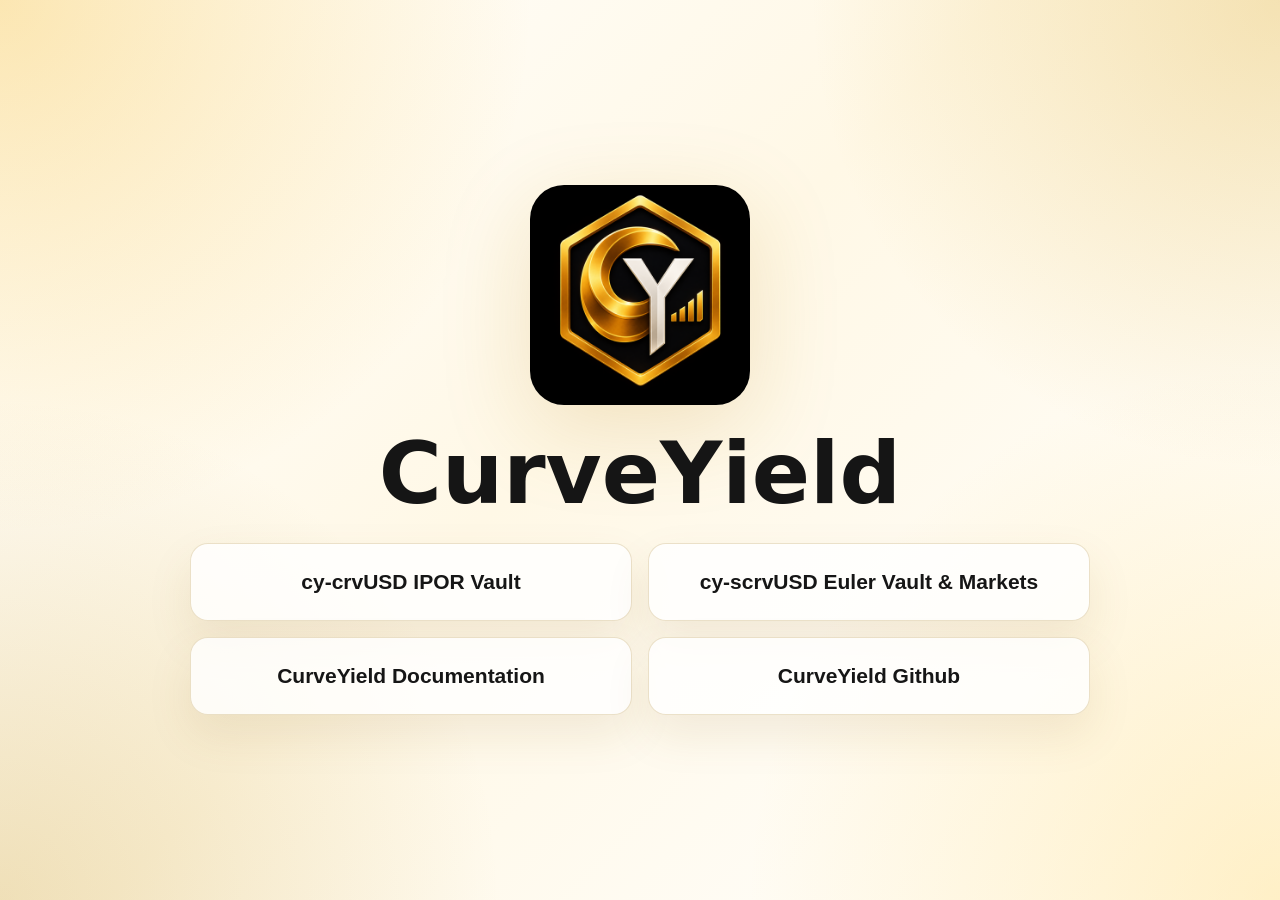
==== index.html @ e2d4fce6 "Baseline CurveYield Euler dapp state" ====
<!doctype html>
<html lang="en" data-theme="dark">
  <head>
    <meta charset="UTF-8" />
    <meta name="viewport" content="width=device-width, initial-scale=1.0" />
    <meta name="theme-color" content="#08131f" />
    <title>Euler Dapp UI</title>
    <link rel="stylesheet" href="./src/styles.css?v=2026-05-09-live-value-audit-fix" />
  </head>
  <body>
    <div id="root"></div>
    <script type="module" src="./src/main.js?v=2026-05-09-live-value-audit-fix"></script>
  </body>
</html>
---- src/styles.css ----
:root {
  --accent-100: #0a3d30;
  --accent-300: #a1f4e0;
  --accent-500: #2ae5b9;
  --accent-600: #23c09b;
  --bg-body: #08131f;
  --bg-card: #0c1d2f;
  --bg-card-hover: #10263e;
  --bg-header: rgba(8, 19, 31, 0.85);
  --bg-surface-elevated: #10263e;
  --border-default: #14304e;
  --border-subtle: hsla(0, 0%, 100%, 0.06);
  --border-emphasis: #435971;
  --text-primary: #f7f7f8;
  --text-secondary: #ddfbf4;
  --text-tertiary: #a1acb8;
  --text-muted: #728395;
  --text-inverse: #08131f;
  --radius-md: 8px;
  --radius-xl: 12px;
  --radius-2xl: 16px;
  --container-w: 1780px;
  color: var(--text-primary);
  background: var(--bg-body);
  font-family: ui-sans-serif, system-ui, -apple-system, BlinkMacSystemFont, "Segoe UI", sans-serif;
  font-size: 14px;
  font-weight: 400;
  letter-spacing: 0;
  line-height: 20px;
  -webkit-font-smoothing: antialiased;
}

* {
  box-sizing: border-box;
}

html {
  max-width: 100%;
  overflow-x: hidden;
}

body {
  margin: 0;
  max-width: 100%;
  min-height: 100vh;
  background: var(--bg-body);
  overflow-x: clip;
}

a {
  color: inherit;
  text-decoration: none;
}

button {
  border: 0;
  color: inherit;
  cursor: pointer;
  font: inherit;
}

.app-shell {
  min-height: 100vh;
}

.cy-home {
  min-height: 100vh;
  display: grid;
  place-items: center;
  padding: 40px 18px;
  background:
    radial-gradient(circle at 0% 0%, rgba(245, 183, 31, 0.34), transparent 34%),
    radial-gradient(circle at 100% 0%, rgba(218, 165, 32, 0.28), transparent 30%),
    radial-gradient(circle at 0% 100%, rgba(184, 134, 11, 0.22), transparent 32%),
    radial-gradient(circle at 100% 100%, rgba(255, 204, 68, 0.3), transparent 34%),
    linear-gradient(135deg, #fff 0%, #fff8e6 46%, #fff 100%);
  color: #151515;
}

.cy-home-card {
  width: min(980px, 100%);
  display: grid;
  justify-items: center;
  gap: 28px;
  text-align: center;
}

.cy-home-logo {
  width: clamp(120px, 22vw, 220px);
  aspect-ratio: 1;
  border-radius: 34px;
  object-fit: contain;
  box-shadow: 0 24px 90px rgba(180, 125, 14, 0.18);
}

.cy-home h1 {
  margin: 0;
  font-size: clamp(42px, 8vw, 86px);
  line-height: 0.95;
}

.cy-home-actions {
  width: min(900px, 100%);
  display: grid;
  grid-template-columns: repeat(2, minmax(0, 1fr));
  gap: 16px;
}

.cy-home-actions a {
  display: flex;
  align-items: center;
  justify-content: center;
  min-height: 78px;
  padding: 18px 22px;
  border: 1px solid rgba(165, 120, 20, 0.22);
  border-radius: 18px;
  background: rgba(255, 255, 255, 0.82);
  text-align: center;
  box-shadow: 0 20px 45px rgba(123, 86, 15, 0.1);
  transition: transform 160ms ease, border-color 160ms ease, background 160ms ease;
}

.cy-home-actions a:hover {
  transform: translateY(-2px);
  border-color: #d6a94f;
  background: #fff;
}

.cy-home-actions span {
  color: #161616;
  font-family: "Segoe UI", Arial, Helvetica, sans-serif;
  font-size: clamp(14px, 2.1vw, 21px);
  font-weight: 650;
  letter-spacing: 0;
  line-height: 1.15;
  white-space: nowrap;
}

@media (max-width: 560px) {
  .cy-home-actions {
    grid-template-columns: 1fr;
  }

  .cy-home-actions a {
    min-height: 66px;
    padding: 16px 18px;
  }

  .cy-home-actions span {
    font-size: clamp(13px, 4.6vw, 18px);
  }
}

.ipor-shell {
  min-height: 100vh;
  background:
    radial-gradient(circle at 50% 0, rgba(100, 31, 170, 0.22), transparent 28%),
    #080f14;
  color: #f7f7fb;
  font-family: Inter, ui-sans-serif, system-ui, -apple-system, BlinkMacSystemFont, "Segoe UI", sans-serif;
}

.ipor-topbar {
  height: 82px;
  display: grid;
  grid-template-columns: 220px 1fr max-content;
  align-items: center;
  gap: 22px;
  padding: 0 clamp(20px, 3vw, 42px);
}

.ipor-brand,
.ipor-topbar nav,
.ipor-wallet-row,
.ipor-title-row,
.ipor-badges,
.ipor-action-tabs,
.ipor-deposit-row,
.ipor-panel-head,
.ipor-chart-legend,
.ipor-step,
.ipor-pill {
  display: flex;
  align-items: center;
}

.ipor-brand {
  gap: 12px;
}

.ipor-brand-mark {
  width: 34px;
  height: 34px;
  display: grid;
  place-items: center;
  color: #a855ff;
  font-size: 32px;
  line-height: 1;
}

.ipor-brand strong {
  display: block;
  font-size: 25px;
  line-height: 24px;
}

.ipor-brand small {
  color: #d7dce5;
  font-size: 12px;
}

.ipor-topbar nav {
  gap: 34px;
}

.ipor-topbar nav a {
  color: #aab4c3;
  font-weight: 700;
}

.ipor-topbar nav a.active {
  color: #fff;
}

.ipor-wallet-row {
  gap: 12px;
}

.ipor-pill {
  min-height: 42px;
  gap: 8px;
  padding: 8px 14px;
  border: 1px solid #26313d;
  border-radius: 999px;
  background: rgba(12, 18, 25, 0.9);
  color: #fff;
  font-weight: 700;
}

.ipor-container {
  width: min(1390px, calc(100vw - 56px));
  margin: 0 auto;
  padding: 42px 0 96px;
}

.ipor-breadcrumb {
  display: flex;
  gap: 12px;
  margin-bottom: 54px;
  color: #fff;
  font-weight: 700;
}

.ipor-breadcrumb a {
  color: #9b39ff;
}

.ipor-hero {
  margin-bottom: 86px;
}

.ipor-title-row {
  gap: 16px;
}

.ipor-vault-logo {
  width: 64px;
  height: 64px;
  border-radius: 12px;
  object-fit: cover;
}

.ipor-title-row h1 {
  margin: 0;
  font-size: 29px;
  line-height: 34px;
}

.ipor-title-row p {
  margin: 4px 0 0;
  color: #9ca8b8;
  font-weight: 600;
}

.ipor-page-button {
  display: inline-flex;
  align-items: center;
  min-height: 30px;
  padding: 6px 10px;
  border: 1px solid #384454;
  border-radius: 8px;
  background: #111821;
  color: #a8b2c1;
  font-size: 13px;
  font-weight: 800;
}

.ipor-badges {
  gap: 18px;
  margin-top: 32px;
  color: #eef3fb;
  font-size: 15px;
  font-weight: 700;
}

.ipor-badges span {
  display: inline-flex;
  align-items: center;
  gap: 8px;
  padding-right: 18px;
  border-right: 1px solid #293441;
}

.ipor-badges span:last-child {
  border-right: 0;
}

.ipor-badges > span > img,
.ipor-pill > img,
.ipor-token-logo {
  width: 20px;
  height: 20px;
  border-radius: 999px;
  object-fit: contain;
}

.ipor-base-logo {
  background: #fff;
}

.ipor-badges .asset-icon,
.ipor-pill .asset-icon,
.ipor-badges .chain-logo,
.ipor-pill .chain-logo {
  width: 20px;
  height: 20px;
  border: 0;
  background: #0052ff;
  overflow: hidden;
}

.ipor-badges .asset-icon img,
.ipor-pill .asset-icon img,
.ipor-badges .chain-logo img,
.ipor-pill .chain-logo img {
  display: block;
  width: 100%;
  height: 100%;
  object-fit: contain;
}

.ipor-badges .purple {
  padding: 3px 10px;
  border: 1px solid rgba(168, 85, 247, 0.55);
  border-radius: 999px;
  background: #5c168b;
}

.ipor-layout {
  display: grid;
  grid-template-columns: minmax(0, 1fr) 470px;
  gap: 50px;
  align-items: start;
}

.ipor-main {
  min-width: 0;
}

.ipor-tabs {
  display: flex;
  gap: 36px;
  height: 44px;
  margin-bottom: 26px;
  border-bottom: 1px solid #2a333e;
}

.ipor-tabs button,
.ipor-action-tabs button {
  background: transparent;
  color: #9ca8b8;
  font-weight: 700;
}

.ipor-tabs button.active,
.ipor-action-tabs button.active {
  color: #fff;
  box-shadow: inset 0 -2px 0 #9b39ff;
}

.ipor-stats,
.ipor-charts {
  display: grid;
  grid-template-columns: repeat(3, minmax(0, 1fr));
  gap: 24px;
}

.ipor-stat-card,
.ipor-panel,
.ipor-action-card,
.ipor-side-card {
  border: 1px solid #2b343f;
  border-radius: 14px;
  background: #151a21;
}

.ipor-stat-card {
  min-height: 120px;
  display: grid;
  align-content: center;
  gap: 8px;
  padding: 24px 26px;
}

.ipor-stat-card span,
.ipor-stat-card small,
.ipor-action-card p,
.ipor-action-card a,
.ipor-deposit-row,
.ipor-net-card span,
.ipor-net-card small,
.ipor-table small {
  color: #9ca8b8;
}

.ipor-stat-card strong {
  font-size: 27px;
  line-height: 32px;
}

.ipor-charts {
  grid-template-columns: repeat(2, minmax(0, 1fr));
  margin-top: 28px;
}

.ipor-panel {
  min-width: 0;
  padding: 24px;
}

.ipor-panel-head {
  justify-content: space-between;
  gap: 16px;
  margin-bottom: 20px;
}

.ipor-panel-head h2 {
  margin: 0;
  font-size: 20px;
}

.ipor-panel-head button,
.ipor-panel-head a {
  padding: 8px 10px;
  border: 1px solid #394452;
  border-radius: 7px;
  background: transparent;
  color: #9ca8b8;
}

.ipor-chart {
  width: 100%;
  height: auto;
  min-height: 250px;
}

.ipor-grid path {
  stroke: #263247;
  stroke-dasharray: 6 8;
  stroke-width: 1;
}

.ipor-line {
  fill: none;
  stroke-width: 3;
}

.ipor-line-apy {
  stroke: #9b39ff;
}

.ipor-line-share {
  stroke: #19c76f;
}

.ipor-area {
  fill: rgba(122, 211, 235, 0.82);
}

.ipor-area-line {
  fill: none;
  stroke: #73d5e9;
  stroke-width: 3;
}

.ipor-axis text {
  fill: #8b98a8;
  font-size: 12px;
}

.ipor-chart-legend {
  gap: 18px;
  color: #fff;
  font-weight: 700;
}

.ipor-chart-legend button {
  display: inline-flex;
  align-items: center;
  gap: 8px;
  padding: 0;
  background: transparent;
  color: #9ca8b8;
  font-weight: 800;
}

.ipor-chart-legend button.active {
  color: #fff;
}

.ipor-chart-legend span,
.ipor-chart-legend button span {
  width: 16px;
  height: 16px;
  border: 1px solid #7c8798;
}

.ipor-chart-legend .checked,
.ipor-chart-legend .aqua {
  border-color: #9b39ff;
  background: #9b39ff;
}

.ipor-chart-legend .aqua {
  border-radius: 999px;
  background: #73d5e9;
  border-color: #73d5e9;
}

.ipor-allocation-bar {
  fill: #2e6df6;
}

.ipor-allocation-bar.muted {
  opacity: 0.72;
}

.ipor-markets {
  margin-top: 28px;
  padding: 0;
  overflow: hidden;
}

.ipor-markets .ipor-panel-head {
  padding: 24px;
  margin: 0;
}

.ipor-table {
  display: grid;
}

.ipor-table .head,
.ipor-table .row {
  display: grid;
  grid-template-columns: minmax(180px, 1.4fr) repeat(5, minmax(86px, 1fr));
  gap: 16px;
  align-items: center;
  padding: 18px 24px;
  border-top: 1px solid #252e38;
  font-size: 13px;
  line-height: 18px;
}

.ipor-table .head {
  color: #9ca8b8;
  font-weight: 800;
}

.ipor-table .row {
  color: #fff;
  font-weight: 700;
}

.ipor-table .row strong {
  font-size: 14px;
  line-height: 18px;
}

.ipor-table .row small {
  font-size: 11px;
  line-height: 15px;
}

.ipor-expand-row {
  border-top: 1px solid #252e38;
}

.ipor-expand-row summary {
  cursor: pointer;
  list-style: none;
}

.ipor-expand-row summary::-webkit-details-marker {
  display: none;
}

.ipor-row-details {
  display: grid;
  grid-template-columns: repeat(4, minmax(0, 1fr));
  gap: 14px;
  padding: 0 24px 18px 24px;
  color: #9ca8b8;
}

.ipor-row-details .metric {
  min-height: 52px;
}

.ipor-table .row span:first-child {
  display: grid;
  gap: 4px;
}

.ipor-full-details-modal {
  width: min(1780px, calc(100vw - 72px));
  max-width: none;
  padding: 28px 26px 0;
}

.ipor-modal-table {
  margin: 20px -26px 0;
  color: #fff;
  overflow-x: auto;
  border-top: 1px solid #252e38;
}

.ipor-modal-row {
  display: grid;
  grid-template-columns: minmax(260px, 1.8fr) repeat(5, minmax(120px, 1fr));
  min-width: 1120px;
  align-items: center;
  gap: 16px;
  padding: 16px 24px;
  border-bottom: 1px solid #252e38;
  font-size: 13px;
  line-height: 18px;
}

.ipor-modal-row > span:first-child {
  display: grid;
  gap: 4px;
}

.ipor-modal-row strong {
  font-size: 14px;
  line-height: 18px;
}

.ipor-modal-row small {
  font-size: 11px;
  line-height: 15px;
}

.ipor-modal-head {
  color: #9ca8b8;
  font-size: 14px;
  font-weight: 800;
  background: #151b23;
}

.ipor-modal-group {
  background: #171d25;
  font-weight: 800;
}

.ipor-modal-group small {
  color: #9ca8b8;
  font-weight: 700;
}

.ipor-modal-subhead {
  background: #23282d;
  color: #fff;
  font-size: 13px;
  font-weight: 800;
}

.ipor-modal-leaf {
  background: #0c131b;
  font-weight: 700;
}

.ipor-credit-cols {
  grid-template-columns: minmax(260px, 2fr) repeat(8, minmax(100px, 1fr));
}

.ipor-vault-cols {
  grid-template-columns: minmax(430px, 3fr) repeat(4, minmax(130px, 1fr));
}

.ipor-token-cols {
  grid-template-columns: minmax(240px, 1.6fr) repeat(6, minmax(120px, 1fr));
}

.ipor-dot {
  display: inline-block;
  width: 13px;
  height: 13px;
  margin-right: 8px;
  border-radius: 999px;
  vertical-align: -1px;
}

.ipor-dot.purple {
  background: #9b39ff;
}

.ipor-dot.navy {
  border: 3px solid #102033;
  background: #16243b;
}

.ipor-protocol-logo {
  display: inline-grid;
  place-items: center;
  width: 34px;
  height: 34px;
  border-radius: 8px;
  margin-right: 12px;
  background: linear-gradient(135deg, #ff3d64, #ffeb3b 45%, #36d6ff);
  color: transparent;
}

.ipor-action {
  position: sticky;
  top: 28px;
  display: grid;
  gap: 18px;
}

.ipor-action-tabs {
  height: 44px;
  border-bottom: 1px solid #2a333e;
}

.ipor-action-tabs button {
  flex: 1;
  font-size: 17px;
}

.ipor-action-card {
  display: grid;
  gap: 18px;
  padding: 26px;
}

.ipor-action-card h2 {
  margin: 0;
  font-size: 22px;
}

.ipor-action-card p,
.ipor-action-card a {
  margin: 0;
  font-weight: 600;
}

.ipor-input-card {
  display: grid;
  gap: 12px;
  padding: 20px;
  border-radius: 16px;
  background: #030405;
}

.ipor-input-card > div:first-child,
.ipor-input-card label,
.ipor-percents,
.ipor-net-card {
  display: flex;
  align-items: center;
  justify-content: space-between;
  gap: 16px;
}

.ipor-input-card span,
.ipor-input-card small {
  color: #9ca8b8;
  font-weight: 700;
}

.ipor-input-card input {
  min-width: 0;
  width: 100%;
  border: 0;
  outline: 0;
  background: transparent;
  color: #9ca8b8;
  font-size: 44px;
  font-weight: 800;
}

.ipor-input-card strong,
.ipor-net-card strong {
  display: inline-flex;
  align-items: center;
  gap: 8px;
  white-space: nowrap;
}

.ipor-percents {
  justify-content: flex-end;
  font-size: 13px;
}

.ipor-deposit-row {
  justify-content: space-between;
  font-weight: 700;
}

.ipor-net-card {
  display: grid;
  gap: 6px;
  padding: 14px;
  border: 1px solid #303946;
  border-radius: 8px;
  background: #0d1218;
}

.ipor-step {
  gap: 0;
  justify-content: center;
}

.ipor-step span {
  width: 24px;
  height: 24px;
  display: grid;
  place-items: center;
  border: 1px solid #9b39ff;
  border-radius: 999px;
  background: #210b3a;
  color: #a855ff;
  font-size: 12px;
  font-weight: 800;
}

.ipor-step span.done {
  background: #2dd4bf;
  color: #05201b;
}

.ipor-step i {
  width: min(180px, 44%);
  height: 2px;
  background: #6d28d9;
}

.ipor-buttons {
  grid-template-columns: 1fr 1fr;
}

.ipor-buttons button {
  min-height: 46px;
  border-radius: 999px;
}

.ipor-side-card {
  padding: 22px 26px;
}

@media (max-width: 1180px) {
  .ipor-layout {
    grid-template-columns: 1fr;
  }

  .ipor-action {
    position: static;
    width: min(100%, 560px);
  }
}

@media (max-width: 820px) {
  .ipor-topbar {
    height: auto;
    grid-template-columns: 1fr;
    padding-top: 18px;
    padding-bottom: 18px;
  }

  .ipor-topbar nav,
  .ipor-wallet-row,
  .ipor-badges {
    flex-wrap: wrap;
  }

  .ipor-container {
    width: calc(100vw - 28px);
    padding-top: 24px;
  }

  .ipor-hero {
    margin-bottom: 42px;
  }

  .ipor-stats,
  .ipor-charts {
    grid-template-columns: 1fr;
  }

  .ipor-table {
    overflow-x: auto;
  }

  .ipor-table .head,
  .ipor-table .row {
    min-width: 720px;
  }

  .ipor-row-details {
    grid-template-columns: 1fr;
  }
}

.topbar {
  position: sticky;
  top: 0;
  z-index: 20;
  display: grid;
  grid-template-columns: 72px minmax(0, 1fr) max-content;
  column-gap: 18px;
  align-items: center;
  height: 72px;
  padding: 0 24px;
  border-bottom: 1px solid var(--border-default);
  background: var(--bg-header);
  backdrop-filter: blur(20px);
}

.brand,
.main-nav,
.wallet-row,
.nav-item,
.pill,
.page-title,
.tabs,
.metric,
.field-top,
.field-bottom,
.amount-row,
.pay-row,
.ltv-row,
.apy-head,
.exposure-head {
  display: flex;
  align-items: center;
}

.brand {
  gap: 12px;
  width: 44px;
  height: 44px;
  border-radius: 10px;
  cursor: pointer;
  justify-content: center;
}

.brand-menu {
  position: relative;
  width: max-content;
}

.brand-menu summary {
  list-style: none;
}

.brand-menu summary::-webkit-details-marker {
  display: none;
}

.brand-menu:hover .market-menu,
.brand-menu[open] .market-menu {
  display: grid;
  gap: 2px;
}

.brand-dropdown {
  left: 0;
}

.brand-dropdown button {
  display: grid;
  gap: 2px;
  padding: 8px 10px;
  border-radius: 8px;
  background: transparent;
  text-align: left;
}

.brand-dropdown button:hover,
.brand-dropdown button.selected {
  background: var(--bg-card-hover);
}

.brand-glyph {
  position: relative;
  width: 32px;
  height: 32px;
}

.brand-glyph i {
  position: absolute;
  left: 4px;
  width: 24px;
  height: 5px;
  border-radius: 999px;
  transform: rotate(-28deg);
}

.brand-glyph i:nth-child(1) {
  top: 6px;
  background: #2ae5b9;
}

.brand-glyph i:nth-child(2) {
  top: 15px;
  background: #f59e0b;
}

.brand-glyph i:nth-child(3) {
  top: 24px;
  background: #f97316;
}

.main-nav {
  justify-self: center;
  justify-content: center;
  gap: clamp(14px, 2.2vw, 34px);
  height: 100%;
  min-width: 0;
  max-width: 100%;
}

.nav-item {
  position: relative;
  justify-content: center;
  gap: 8px;
  min-width: 0;
  min-height: 42px;
  padding: 8px 16px;
  border-radius: 10px;
  color: var(--text-tertiary);
  font-weight: 600;
}

.main-nav > .nav-item,
.main-nav > .nav-menu > .nav-item {
  min-width: 0;
}

.nav-item.active {
  color: var(--text-primary);
  background: var(--bg-card);
}

.nav-item small {
  display: block;
  margin-left: -5px;
  color: var(--text-muted);
  font-size: 11px;
  font-weight: 500;
  line-height: 12px;
}

.nav-dot {
  width: 20px;
  height: 20px;
  display: grid;
  place-items: center;
  border: 1px solid var(--text-muted);
  border-radius: 999px;
  color: var(--accent-500);
}

.explore-dot {
  border-color: var(--accent-500);
  color: var(--accent-500);
  font-weight: 800;
}

.nav-menu {
  position: relative;
}

.chain-select {
  position: relative;
  min-width: 0;
}

.nav-menu summary {
  list-style: none;
}

.nav-menu summary::-webkit-details-marker,
.chain-select summary::-webkit-details-marker {
  display: none;
}

.market-menu {
  position: absolute;
  top: 48px;
  left: 0;
  display: none;
  width: 252px;
  padding: 8px;
  border: 1px solid var(--border-default);
  border-radius: 12px;
  background: var(--bg-card);
  box-shadow: 0 10px 15px -3px rgba(0, 0, 0, 0.4);
}

.nav-menu:hover .market-menu,
.nav-menu[open] .market-menu {
  display: grid;
  gap: 2px;
}

.market-menu a {
  display: grid;
  gap: 2px;
  padding: 8px 10px;
  border-radius: 8px;
}

.market-menu a:hover,
.market-menu a.selected {
  background: var(--bg-card-hover);
}

.market-menu small {
  color: var(--text-muted);
}

.wallet-row {
  justify-self: end;
  justify-content: flex-end;
  gap: 8px;
  min-width: 0;
}

.pill {
  min-height: 48px;
  border: 1px solid var(--border-default);
  border-radius: 10px;
  background: var(--bg-card-hover);
  font-weight: 600;
}

.pill {
  gap: 10px;
  padding: 8px 16px;
  white-space: nowrap;
}

.right-nav.active {
  color: var(--text-primary);
  background: var(--bg-card);
  box-shadow: inset 0 -2px 0 var(--accent-500);
}

.dev-toggle {
  display: inline-grid;
  place-items: center;
  width: 24px;
  height: 24px;
  min-width: 24px;
  padding: 0;
  border-radius: 999px;
  border: 1px solid var(--border-default);
  background: radial-gradient(circle at 50% 50%, var(--accent-500) 0 3px, var(--bg-card-hover) 4px);
  opacity: 0.62;
  cursor: pointer;
}

.dev-toggle.enabled,
.dev-toggle:hover {
  background: var(--accent-500);
  opacity: 1;
}

.chain-pill {
  list-style: none;
}

.chain-logo {
  display: inline-grid;
  place-items: center;
  width: 28px;
  height: 28px;
  flex: 0 0 auto;
  overflow: hidden;
  border-radius: 999px;
  background: #fff;
}

.chain-logo img {
  width: 100%;
  height: 100%;
  object-fit: contain;
}

.chain-menu {
  position: absolute;
  top: 56px;
  right: 0;
  z-index: 30;
  display: none;
  width: min(240px, calc(100vw - 24px));
  padding: 8px;
  border: 1px solid var(--border-default);
  border-radius: 12px;
  background: var(--bg-card);
  box-shadow: 0 10px 15px -3px rgba(0, 0, 0, 0.4);
}

.chain-select[open] .chain-menu {
  display: grid;
  gap: 4px;
}

.chain-option {
  display: flex;
  align-items: center;
  gap: 10px;
  width: 100%;
  min-height: 42px;
  padding: 7px 9px;
  border-radius: 8px;
  background: transparent;
  text-align: left;
  font-weight: 700;
}

.chain-option:hover,
.chain-option.selected {
  background: var(--bg-card-hover);
}

.container {
  width: calc(100vw - clamp(48px, 6vw, 120px));
  max-width: var(--container-w);
  margin: 0 auto;
  padding: clamp(32px, 4vh, 48px) 0 72px;
}

.container.market-page {
  padding-top: clamp(40px, 5vh, 64px);
}

.page-title {
  gap: 16px;
  margin-bottom: 24px;
}

@media (min-width: 981px) {
  .page-title {
    margin-left: 0;
  }
}

.page-title p {
  margin: 0 0 2px;
  color: var(--text-tertiary);
  font-size: 16px;
  line-height: 20px;
}

.page-title h1 {
  margin: 0;
  color: var(--text-primary);
  font-size: 20px;
  font-weight: 700;
  line-height: 26px;
}

.back {
  display: grid;
  place-items: center;
  width: 36px;
  height: 36px;
  border-radius: 8px;
  background: var(--bg-card-hover);
  color: var(--text-secondary);
  font-size: 28px;
  line-height: 1;
}

.asset-icon {
  display: inline-grid;
  place-items: center;
  width: 40px;
  height: 40px;
  flex: 0 0 auto;
  border: 3px solid #67a7ef;
  border-radius: 999px;
  background: #1f87e6;
  color: #fff;
  font-size: 16px;
  font-weight: 800;
  line-height: 1;
}

.asset-icon.gold {
  border-color: #f4d894;
  background: #d6a94f;
  color: #24304a;
}

.asset-icon.white {
  border-color: #eef2f7;
  background: #fff;
  color: #111827;
}

.asset-icon.image-token {
  overflow: hidden;
  border-color: #67a7ef;
  background: #1f87e6;
}

.asset-icon.image-token img {
  width: 100%;
  height: 100%;
  object-fit: cover;
}

.pair-icons {
  position: relative;
  display: flex;
  width: 78px;
}

.pair-icons .asset-icon + .asset-icon {
  margin-left: -18px;
}

.page-grid {
  display: grid;
  gap: clamp(24px, 3vw, 48px);
  align-items: start;
  min-width: 0;
}

.market-layout {
  grid-template-columns: minmax(0, 1.18fr) minmax(440px, 0.88fr);
}

.earn-layout {
  grid-template-columns: minmax(0, 1.18fr) minmax(440px, 0.88fr);
}

@media (max-width: 1320px) {
  :root {
    --container-w: 1200px;
  }

  .market-layout,
  .earn-layout {
    grid-template-columns: minmax(0, 1.15fr) minmax(320px, 0.85fr);
  }

  .metric {
    font-size: 15px;
  }

  .metric strong {
    font-size: 17px;
  }
}

@media (max-width: 1180px) {
  .market-layout,
  .earn-layout {
    grid-template-columns: 1fr;
  }

  .action-panel {
    position: static;
    width: min(100%, 620px);
    margin: 0 auto;
  }
}

.left-stack {
  display: grid;
  gap: 16px;
  min-width: 0;
}

.tabs {
  overflow: hidden;
  min-height: clamp(48px, 4.2vw, 56px);
  border-radius: 12px;
  background: var(--bg-card);
}

.tabs button,
.tabs a {
  display: flex;
  align-items: center;
  flex: 1;
  justify-content: center;
  min-height: clamp(48px, 4.2vw, 56px);
  padding: 8px 16px;
  background: transparent;
  color: var(--text-muted);
  font-size: 16px;
  line-height: 20px;
}

.tabs button.active,
.tabs a.active {
  color: var(--text-primary);
  background: var(--bg-card-hover);
  box-shadow: inset 0 -2px 0 var(--accent-500);
  font-weight: 700;
}

.tabs .asset-icon {
  width: 28px;
  height: 28px;
  border-width: 2px;
  font-size: 12px;
}

.card {
  min-width: 0;
  padding: clamp(20px, 2vw, 28px);
  border-radius: 16px;
  background: var(--bg-card);
}

.card h2 {
  margin: 0 0 clamp(16px, 1.6vw, 20px);
  color: var(--text-primary);
  font-size: clamp(20px, 1.45vw, 22px);
  font-weight: 700;
  line-height: 28px;
}

.card-title-row {
  display: flex;
  align-items: center;
  justify-content: space-between;
  gap: 12px;
  margin: 0 0 clamp(16px, 1.6vw, 20px);
}

.card-title-row h2 {
  margin: 0;
}

.card-action-row {
  display: flex;
  flex-wrap: wrap;
  justify-content: flex-end;
  gap: 8px;
}

.overview-link {
  display: inline-flex;
  align-items: center;
  justify-content: center;
  min-height: 32px;
  padding: 0 12px;
  border: 1px solid var(--border-default);
  border-radius: 8px;
  background: var(--bg-card-hover);
  color: var(--text-primary);
  font-size: 13px;
  font-weight: 700;
  line-height: 1;
  text-decoration: none;
  white-space: nowrap;
}

.overview-link:hover,
.overview-link:focus-visible {
  border-color: var(--accent-500);
  color: var(--accent-500);
}

.metric-grid {
  display: grid;
  grid-template-columns: 1fr 1fr;
  column-gap: clamp(32px, 4vw, 56px);
  row-gap: clamp(18px, 2vw, 24px);
}

.metric {
  justify-content: space-between;
  gap: 16px;
  color: var(--text-tertiary);
  font-size: 16px;
  line-height: 20px;
}

.metric strong {
  color: var(--text-primary);
  font-size: 18px;
  font-weight: 500;
  line-height: 24px;
  text-align: right;
}

.metric-grid .metric {
  display: grid;
  justify-content: start;
  gap: 8px;
}

.metric-grid .overview-copy {
  grid-column: 1 / -1;
  margin: 0 0 6px;
  color: var(--text-secondary);
  font-size: 18px;
  line-height: 28px;
}

.section-copy {
  margin: 0 0 16px;
  color: var(--text-secondary);
  font-size: 15px;
  line-height: 22px;
}

.metric-grid .metric strong {
  text-align: left;
}

.info-dot {
  display: inline-grid;
  place-items: center;
  width: 18px;
  height: 18px;
  margin-left: 5px;
  padding: 0;
  border: 1px solid var(--text-muted);
  border-radius: 999px;
  background: transparent;
  color: var(--text-tertiary);
  font-size: 12px;
  font-weight: 800;
  line-height: 1;
  vertical-align: middle;
}

.info-dot:hover {
  border-color: var(--accent-500);
  color: var(--accent-500);
}

.accent {
  color: var(--accent-500) !important;
}

.negative {
  color: #ef4444 !important;
}

.managed,
.chip {
  display: inline-flex;
  align-items: center;
  min-height: 32px;
  padding: 6px 12px;
  border-radius: 8px;
  background: var(--accent-100);
  color: var(--accent-500);
}

.chip {
  min-height: 24px;
  padding: 2px 7px;
  font-size: 14px;
}

.oracle-box,
.field-card,
.summary-card,
.exposure-row {
  border: 1px solid var(--border-default);
  border-radius: 12px;
  background: #08131f;
}

.oracle-box {
  padding: 20px;
}

.oracle-head,
.oracle-grid {
  display: grid;
  grid-template-columns: 1fr auto;
  gap: 16px;
}

.oracle-head {
  margin-bottom: 16px;
}

.oracle-head a,
.stat-list .metric strong:nth-child(2),
.address-link,
.mini-link {
  color: var(--accent-500);
  text-decoration: underline;
}

.mini-link {
  margin-top: 2px;
  font-size: 12px;
  font-weight: 700;
}

.oracle-grid {
  grid-template-columns: repeat(4, 1fr);
}

.oracle-grid .metric {
  display: grid;
  gap: 6px;
}

.action-panel {
  position: sticky;
  top: 96px;
  display: grid;
  gap: 16px;
  min-width: 0;
}

.field-card {
  min-width: 0;
  padding: clamp(16px, 1.8vw, 20px);
}

.position-risk-card {
  display: grid;
  gap: 10px;
  min-width: 0;
  padding: 14px 16px;
  border: 1px solid var(--border-default);
  border-radius: 12px;
  background: #08131f;
  color: var(--text-secondary);
}

.risk-head,
.risk-line {
  display: flex;
  align-items: center;
  justify-content: space-between;
  gap: 16px;
}

.risk-head strong {
  color: var(--text-primary);
  font-size: 20px;
}

.safety-safe .risk-head strong {
  color: var(--accent-500);
}

.safety-caution .risk-head strong {
  color: #fbbf24;
}

.safety-danger .risk-head strong {
  color: #fb7185;
}

.risk-line {
  color: var(--text-tertiary);
  font-size: 14px;
}

.position-risk-card p {
  margin: 0;
  color: var(--text-tertiary);
  font-size: 13px;
  line-height: 1.35;
}

.portfolio-page,
.portfolio-position-page {
  max-width: 1360px;
}

.portfolio-hero {
  display: flex;
  align-items: center;
  justify-content: space-between;
  margin: 0 0 18px;
}

.portfolio-hero h1,
.position-detail-title h1,
.position-section-title {
  margin: 0;
  color: var(--text-primary);
  font-size: 30px;
  font-weight: 800;
  line-height: 1.15;
}

.portfolio-toggle {
  display: flex;
  align-items: center;
  gap: 10px;
  color: var(--text-secondary);
  font-size: 13px;
  font-weight: 800;
}

.toggle-on {
  position: relative;
  width: 42px;
  height: 22px;
  border-radius: 999px;
  background: var(--accent-500);
}

.toggle-on::after {
  content: "";
  position: absolute;
  top: 3px;
  right: 3px;
  width: 16px;
  height: 16px;
  border-radius: 999px;
  background: var(--bg-card);
}

.portfolio-summary-grid,
.position-detail-summary {
  display: grid;
  grid-template-columns: repeat(2, minmax(0, 1fr));
  gap: 16px;
  margin-bottom: 18px;
}

.portfolio-summary-card,
.position-asset-panel {
  min-width: 0;
  border: 1px solid var(--border-default);
  border-radius: 12px;
  background: var(--bg-card);
}

.portfolio-summary-card {
  padding: 20px;
}

.portfolio-summary-card h2,
.position-asset-panel h2 {
  margin: 0 0 18px;
  color: var(--text-primary);
  font-size: 18px;
  font-weight: 800;
}

.portfolio-summary-lines {
  display: grid;
  gap: 14px;
}

.portfolio-summary-lines.big {
  gap: 18px;
}

.portfolio-summary-lines div {
  display: flex;
  justify-content: space-between;
  gap: 18px;
  color: var(--text-secondary);
}

.portfolio-summary-lines span,
.position-panel-lines span {
  color: var(--text-tertiary);
}

.portfolio-summary-lines strong,
.position-panel-lines strong {
  color: var(--text-primary);
  text-align: right;
}

.danger-text {
  color: #ef4444 !important;
}

.mini-info {
  display: inline-grid;
  place-items: center;
  width: 14px;
  height: 14px;
  margin-left: 3px;
  border: 1px solid var(--text-muted);
  border-radius: 999px;
  color: var(--text-muted);
  font-size: 10px;
  line-height: 1;
}

.portfolio-tabs {
  display: grid;
  grid-template-columns: repeat(3, minmax(0, 1fr));
  margin: 0 0 18px;
  border: 1px solid var(--border-default);
  border-radius: 12px;
  overflow: hidden;
  background: var(--bg-card);
}

.portfolio-tabs button {
  min-height: 52px;
  background: transparent;
  color: var(--text-muted);
  font-weight: 800;
}

.portfolio-tabs button.active {
  border-bottom: 3px solid var(--accent-500);
  background: var(--bg-card-hover);
  color: var(--text-primary);
}

.portfolio-tabs b {
  display: inline-grid;
  place-items: center;
  min-width: 20px;
  min-height: 20px;
  margin-left: 5px;
  border-radius: 999px;
  background: rgba(255, 255, 255, 0.08);
}

.portfolio-section {
  display: grid;
  gap: 14px;
}

.section-heading h2,
.section-heading p {
  margin: 0;
}

.section-heading {
  display: grid;
  gap: 6px;
}

.section-heading p {
  color: var(--text-tertiary);
}

.position-list {
  display: grid;
  gap: 10px;
  padding: 10px;
  border: 1px solid var(--border-default);
  border-radius: 12px;
  background: var(--bg-card);
}

.position-card {
  display: grid;
  gap: 14px;
  padding: 16px;
  border: 1px solid var(--border-default);
  border-radius: 10px;
  background: #08131f;
  color: inherit;
  text-decoration: none;
}

.position-card:hover {
  background: #0b1928;
}

.position-chip {
  width: fit-content;
  padding: 5px 10px;
  border-radius: 8px;
  background: rgba(45, 212, 191, 0.12);
  color: var(--text-secondary);
  font-size: 12px;
  font-weight: 800;
}

.position-row-top,
.position-panel-head,
.position-detail-title,
.position-detail-asset {
  display: flex;
  align-items: center;
}

.position-row-top,
.position-panel-head {
  justify-content: space-between;
  gap: 20px;
}

.position-title-line {
  display: flex;
  align-items: center;
  gap: 12px;
}

.position-title-line strong {
  display: block;
  color: var(--text-primary);
  font-size: 17px;
  font-weight: 800;
}

.risk-unknown {
  display: block;
  color: #ef4444;
  font-weight: 700;
}

.position-icons {
  position: relative;
  display: flex;
  width: 76px;
}

.position-icons.large {
  width: 96px;
}

.position-icons .asset-icon + .asset-icon {
  margin-left: -22px;
}

.position-apy {
  display: grid;
  grid-template-columns: auto auto;
  gap: 2px 12px;
  color: var(--text-tertiary);
  text-align: right;
}

.position-row-body,
.position-panel-lines {
  display: grid;
  grid-template-columns: minmax(0, 1fr) auto;
  gap: 10px 18px;
  color: var(--text-secondary);
}

.ltv-inline {
  display: inline-flex;
  align-items: center;
  justify-content: flex-end;
  gap: 10px;
}

.mini-ltv-bar,
.detail-ltv-bar {
  display: block;
  overflow: hidden;
  border-radius: 999px;
  background: #0f304f;
}

.mini-ltv-bar {
  width: 96px;
  height: 6px;
}

.mini-ltv-bar i,
.detail-ltv-bar i {
  display: block;
  height: 100%;
  border-radius: inherit;
  background: var(--accent-500);
}

.empty-state {
  padding: 24px;
  color: var(--text-tertiary);
  text-align: center;
}

.position-detail-page {
  display: grid;
  gap: 24px;
}

.position-detail-title,
.position-detail-asset {
  gap: 16px;
}

.position-detail-asset h2 {
  margin: 2px 0 0;
  color: var(--text-primary);
  font-size: 22px;
  font-weight: 800;
}

.detail-ltv-bar {
  height: 9px;
  margin-top: 18px;
}

.position-asset-panel {
  padding: 0;
  overflow: hidden;
}

.position-panel-head {
  padding: 20px;
  border-bottom: 1px solid var(--border-default);
}

.position-panel-head > div:last-child {
  display: grid;
  gap: 4px;
  justify-items: end;
}

.position-panel-lines {
  padding: 20px;
}

.position-detail-actions {
  display: grid;
  gap: 10px;
  padding: 0 20px 20px;
}

.position-detail-actions.two {
  grid-template-columns: repeat(2, minmax(0, 1fr));
}

.position-detail-actions.three {
  grid-template-columns: repeat(3, minmax(0, 1fr));
}

.position-detail-actions.four {
  grid-template-columns: repeat(4, minmax(0, 1fr));
}

.position-detail-actions a,
.position-detail-actions .disabled-action,
.position-info-button {
  display: grid;
  place-items: center;
  min-height: 50px;
  border: 1px solid var(--border-default);
  border-radius: 10px;
  background: transparent;
  color: var(--text-primary);
  font-size: 16px;
  font-weight: 800;
}

.position-detail-actions a:first-child {
  border-color: transparent;
  background: var(--accent-600);
  color: #00140f;
}

.position-detail-actions .disabled-action {
  cursor: not-allowed;
  opacity: 0.42;
  background: #07111d;
  color: var(--text-muted);
}

.position-info-button {
  width: 100%;
  background: transparent;
}

.ltv-module {
  display: grid;
  gap: 14px;
  padding: 8px 0 4px;
}

.ltv-module-head {
  display: flex;
  align-items: center;
  justify-content: space-between;
  gap: 16px;
}

.ltv-module-head strong {
  color: var(--text-primary);
  font-size: 22px;
  font-weight: 800;
  line-height: 1.15;
}

.ltv-module-head span {
  min-width: 54px;
  padding: 8px 12px;
  border-radius: 10px;
  background: var(--bg-card);
  color: var(--text-primary);
  font-size: 20px;
  font-weight: 800;
  line-height: 1;
  text-align: center;
}

.ltv-visual {
  display: grid;
  gap: 10px;
  margin: 4px 0 2px;
}

.ltv-scale {
  position: relative;
  display: flex;
  height: 10px;
  overflow: visible;
  border-radius: 999px;
  background: var(--bg-card-hover);
}

.ltv-band {
  height: 100%;
}

.ltv-band-safe {
  width: var(--borrow-ltv, 0%);
  border-radius: 999px 0 0 999px;
  background: rgba(45, 212, 191, .7);
}

.ltv-band-caution {
  width: var(--caution-width, 0%);
  background: rgba(251, 191, 36, .72);
}

.ltv-band-danger {
  width: var(--danger-width, 0%);
  flex: none;
  border-radius: 0 999px 999px 0;
  background: rgba(251, 113, 133, .65);
}

.ltv-pin {
  position: absolute;
  top: 50%;
  width: 14px;
  height: 14px;
  border: 3px solid var(--bg-card);
  border-radius: 999px;
  transform: translate(-50%, -50%);
}

.ltv-pin-current {
  left: var(--current-ltv, 0%);
  width: 18px;
  height: 18px;
  border-color: var(--text-primary);
  background: var(--accent-500);
}

.ltv-pin-borrow {
  left: var(--borrow-ltv, 0%);
  background: #fbbf24;
}

.ltv-pin-liquidation {
  left: var(--liquidation-ltv, 100%);
  background: #fb7185;
}

.ltv-scale-labels,
.irm-chart-labels {
  display: flex;
  justify-content: space-between;
  gap: 10px;
  color: var(--text-muted);
  font-size: 12px;
  line-height: 1.2;
}

.irm-chart {
  display: grid;
  gap: 10px;
  margin-bottom: 18px;
}

.irm-chart svg {
  width: 100%;
  min-height: 180px;
  border: 1px solid var(--border-subtle);
  border-radius: 10px;
  background: #071523;
}

.irm-axis {
  stroke: rgba(148, 163, 184, .32);
  stroke-width: 1;
}

.irm-area {
  fill: rgba(45, 212, 191, .18);
}

.irm-line {
  fill: none;
  stroke: var(--accent-500);
  stroke-width: 3;
}

.irm-marker {
  stroke-width: 1.5;
  stroke-dasharray: 4 4;
}

.kink-marker {
  stroke: rgba(251, 191, 36, .85);
}

.current-marker {
  stroke: rgba(96, 165, 250, .9);
}

.field-top,
.field-bottom,
.amount-row,
.ltv-row,
.apy-head {
  justify-content: space-between;
  gap: 16px;
  color: var(--text-tertiary);
}

.amount-row {
  margin: clamp(16px, 2vw, 20px) 0;
}

.amount-row strong {
  color: var(--text-tertiary);
  font-size: clamp(32px, 3vw, 36px);
  font-weight: 700;
  line-height: 44px;
}

.sim-input {
  width: min(220px, 100%);
  min-width: 0;
  border: 0;
  outline: 0;
  background: transparent;
  color: var(--text-tertiary);
  font: inherit;
  font-size: clamp(32px, 3vw, 36px);
  font-weight: 700;
  line-height: 44px;
}

.sim-input::placeholder {
  color: var(--text-tertiary);
}

.sim-input-row {
  align-items: center;
}

.amount-row span,
.pay-row button {
  display: inline-flex;
  align-items: center;
  gap: 8px;
  color: var(--text-primary);
  font-size: 18px;
  font-weight: 700;
}

.amount-row .asset-icon,
.pay-row .asset-icon,
.exposure-head .asset-icon {
  width: 28px;
  height: 28px;
  border-width: 2px;
  font-size: 12px;
}

.field-bottom b {
  color: var(--accent-500);
}

.max-link {
  padding: 0;
  background: transparent;
  color: var(--text-tertiary);
  font-weight: 700;
  text-align: right;
}

.max-link:hover {
  color: var(--text-primary);
}

.pay-row {
  gap: 12px;
  color: var(--text-tertiary);
  font-size: 16px;
}

.pay-row button {
  padding: 8px 14px;
  border-radius: 999px;
  background: var(--bg-card-hover);
}

.ltv-row strong {
  color: var(--text-primary);
  font-size: 24px;
  line-height: 32px;
}

.ltv-row span {
  padding: 8px 12px;
  border-radius: 8px;
  background: var(--bg-card-hover);
  color: var(--text-primary);
  font-size: 20px;
  font-weight: 700;
}

.range {
  position: relative;
  height: 6px;
  border-radius: 999px;
  background: var(--bg-card-hover);
}

.range i {
  position: absolute;
  top: -7px;
  left: var(--ltv, 0%);
  width: 20px;
  height: 20px;
  border: 5px solid var(--accent-500);
  border-radius: 999px;
  background: var(--text-primary);
  transform: translateX(-50%);
}

.range-labels {
  display: flex;
  justify-content: space-between;
  color: var(--text-muted);
  font-size: 13px;
}

.accept {
  min-height: 48px;
  border-radius: 10px;
  background: var(--accent-500);
  color: #000;
  font-size: 16px;
  font-weight: 500;
}

.ghost-action {
  min-height: 44px;
  border: 1px solid var(--border-default);
  border-radius: 10px;
  background: transparent;
  color: var(--text-tertiary);
  font-weight: 700;
}

.tx-row {
  display: grid;
  grid-template-columns: 1fr 1fr;
  gap: 10px;
}

.debt-tx-row {
  grid-template-columns: repeat(3, minmax(0, 1fr));
}

.chain-warning,
.action-notice {
  border: 1px solid var(--border-default);
  border-radius: 10px;
  background: var(--bg-card-hover);
  color: var(--text-secondary);
}

.chain-warning {
  margin-bottom: 18px;
  padding: 12px 14px;
}

.action-notice {
  padding: 10px 12px;
  font-weight: 700;
}

.full-width-stack {
  width: 100%;
}

.diagnostics-hero {
  margin-bottom: 18px;
}

.table-wrap {
  width: 100%;
  overflow-x: auto;
}

.diagnostics-table {
  min-width: 860px;
}

.diagnostics-table th,
.diagnostics-table td {
  vertical-align: top;
}

.diag-url {
  display: inline-block;
  max-width: 280px;
  overflow: hidden;
  text-overflow: ellipsis;
  white-space: nowrap;
}

.dashboard-toolbar {
  display: flex;
  align-items: center;
  justify-content: space-between;
  gap: 16px;
  margin-bottom: 14px;
}

.dashboard-toolbar div {
  display: grid;
  gap: 4px;
}

.dashboard-toolbar span,
.section-copy {
  color: var(--text-tertiary);
  font-size: 13px;
  line-height: 1.45;
}

.compact-action {
  min-height: 36px;
  padding: 0 14px;
  white-space: nowrap;
}

.risk-summary-grid {
  display: grid;
  grid-template-columns: repeat(3, minmax(0, 1fr));
  gap: 12px;
  margin-bottom: 16px;
}

.risk-table-wrap {
  width: 100%;
  overflow-x: auto;
}

.risk-table {
  width: 100%;
  border-collapse: collapse;
  color: var(--text-secondary);
  font-size: 12px;
  table-layout: fixed;
}

.risk-table th,
.risk-table td {
  padding: 10px 8px;
  border-bottom: 1px solid var(--border-muted);
  text-align: left;
  vertical-align: top;
  overflow-wrap: anywhere;
}

.risk-table th {
  color: var(--text-tertiary);
  font-size: 11px;
  text-transform: uppercase;
}

.risk-status {
  display: inline-flex;
  min-width: 76px;
  justify-content: center;
  padding: 4px 7px;
  border-radius: 999px;
  font-weight: 800;
}

.risk-status.danger {
  background: rgba(239, 68, 68, 0.16);
  color: #fca5a5;
}

.risk-status.warning {
  background: rgba(245, 158, 11, 0.16);
  color: #fcd34d;
}

.risk-status.watch {
  background: rgba(59, 130, 246, 0.16);
  color: #93c5fd;
}

.risk-status.healthy {
  background: rgba(45, 212, 191, 0.16);
  color: var(--accent-500);
}

.risk-status.unknown {
  background: var(--bg-card-hover);
  color: var(--text-tertiary);
}

.info-backdrop {
  position: fixed;
  inset: 0;
  z-index: 80;
  display: grid;
  place-items: start center;
  padding: clamp(96px, 12vh, 160px) 16px 32px;
  background: rgba(0, 0, 0, 0.62);
}

.info-modal {
  position: relative;
  width: min(900px, calc(100vw - 32px));
  padding: clamp(24px, 3vw, 34px);
  border: 1px solid var(--border-default);
  border-radius: 18px;
  background: var(--bg-card);
  box-shadow: 0 24px 60px rgba(0, 0, 0, 0.45);
}

.info-modal h2 {
  margin: 0 0 24px;
  color: var(--text-primary);
  font-size: 28px;
  font-weight: 800;
  line-height: 34px;
  text-align: center;
}

.info-close {
  position: absolute;
  top: 18px;
  right: 18px;
  width: 52px;
  height: 52px;
  border: 1px solid var(--border-default);
  border-radius: 12px;
  background: var(--bg-card-hover);
  color: var(--text-primary);
  font-size: 26px;
  line-height: 1;
}

.info-row,
.info-total {
  display: grid;
  grid-template-columns: minmax(0, 1fr) auto;
  gap: 28px;
}

.info-row {
  margin-bottom: 26px;
}

.info-row h3,
.info-total span {
  margin: 0 0 8px;
  color: var(--text-primary);
  font-size: 20px;
  font-weight: 700;
  line-height: 26px;
}

.info-row p,
.info-copy {
  margin: 0;
  color: var(--text-secondary);
  font-size: 18px;
  line-height: 28px;
}

.info-copy {
  margin-bottom: 24px;
}

.info-row a {
  display: inline-block;
  margin-top: 10px;
  color: var(--text-primary);
  font-size: 18px;
  font-weight: 700;
  text-decoration: underline;
}

.info-row strong,
.info-total strong {
  color: var(--text-primary);
  font-size: 24px;
  font-weight: 800;
  line-height: 32px;
  white-space: nowrap;
}

.info-divider {
  height: 1px;
  margin: 28px 0 42px;
  background: var(--border-default);
}

.info-total {
  align-items: center;
  padding: 0 24px;
}

.liquidator-hero {
  margin-bottom: 24px;
}

.liquidator-hero p,
.liquidator-hero span {
  margin: 0;
  color: var(--text-tertiary);
}

.liquidator-hero h1 {
  margin: 4px 0 6px;
  color: var(--text-primary);
  font-size: clamp(32px, 4vw, 52px);
  font-weight: 800;
  line-height: 1.05;
}

.liquidator-hero span {
  display: block;
  max-width: 720px;
  font-size: clamp(18px, 2vw, 24px);
  font-weight: 700;
  line-height: 1.25;
}

.compact-market-row {
  padding: 14px;
}

.compact-market-row .exposure-head {
  padding-bottom: 0;
  border-bottom: 0;
}

.compact-market-row a {
  color: var(--accent-500);
  font-weight: 700;
  text-decoration: underline;
}

.liquidator-form {
  display: grid;
  gap: 22px;
}

.liquidator-form label {
  display: grid;
  gap: 10px;
}

.liquidator-form label > span {
  color: var(--text-tertiary);
  font-size: 15px;
  font-weight: 700;
}

.liquidator-select,
.liquidator-address {
  width: 100%;
  min-height: 48px;
  padding: 10px 12px;
  border: 1px solid var(--border-default);
  border-radius: 10px;
  background: #08131f;
  color: var(--text-primary);
  font-size: 16px;
  line-height: 22px;
}

.liquidator-address {
  font-family: ui-monospace, "SFMono-Regular", Consolas, monospace;
  font-size: 15px;
}

.apy-head {
  margin-top: 4px;
}

.apy-head span {
  color: var(--text-tertiary);
  font-size: clamp(20px, 1.8vw, 22px);
  font-weight: 700;
  line-height: 28px;
}

.apy-head b {
  padding: 3px 7px;
  border-radius: 7px;
  background: var(--accent-100);
  color: var(--accent-500);
}

.apy-head strong {
  color: var(--text-primary);
  font-size: 20px;
  line-height: 26px;
}

.summary-card,
.stat-list {
  display: grid;
  gap: 20px;
}

.explore-page {
  width: min(100% - 96px, 1830px);
  padding-top: 52px;
}

.explore-hero {
  display: flex;
  align-items: center;
  gap: 24px;
  margin-bottom: 22px;
}

.explore-title-icon {
  display: grid;
  place-items: center;
  width: 100px;
  height: 100px;
  border-radius: 26px;
  background: #071625;
  box-shadow: 0 14px 28px rgba(0, 0, 0, 0.14);
}

.explore-title-icon .nav-dot {
  width: 58px;
  height: 58px;
  border-width: 0;
  font-size: 46px;
}

.explore-hero h1 {
  margin: 0 0 10px;
  color: var(--text-primary);
  font-size: 36px;
  font-weight: 800;
  line-height: 42px;
}

.explore-hero p {
  margin: 0;
  color: var(--text-tertiary);
  font-size: 24px;
  line-height: 32px;
}

.explore-toolbar {
  display: flex;
  flex-wrap: wrap;
  gap: 12px;
  align-items: center;
  margin-bottom: 22px;
}

.explore-filter-group {
  display: flex;
  flex-wrap: wrap;
  gap: 8px;
  padding: 4px;
  border: 1px solid var(--border-default);
  border-radius: 999px;
  background: #071625;
}

.explore-filter-group button {
  min-height: 44px;
  padding: 0 18px;
  border-radius: 999px;
  background: transparent;
  color: var(--text-primary);
  font-size: 16px;
  font-weight: 700;
}

.explore-filter-group button.active,
.explore-filter-group button:hover {
  background: var(--bg-card);
  color: var(--accent-500);
}

.explore-list {
  display: grid;
  gap: 12px;
}

.explore-empty {
  padding: 28px;
  border: 1px solid var(--border-default);
  border-radius: 18px;
  background: #071625;
  color: var(--text-tertiary);
  font-size: 18px;
}

.explore-row {
  display: block;
  min-width: 0;
  padding: 26px 26px 28px;
  border: 1px solid var(--border-default);
  border-radius: 18px;
  background: #071625;
}

.explore-row:hover {
  background: #091a2b;
  border-color: #1d4b75;
}

.explore-row-head {
  display: grid;
  grid-template-columns: minmax(0, 1fr) max-content;
  gap: 24px;
  align-items: start;
}

.explore-row-main {
  display: grid;
  grid-template-columns: 62px minmax(0, 1fr);
  gap: 18px;
  align-items: center;
}

.explore-row-main > .asset-icon,
.explore-row-main .pair-icons {
  width: 58px;
  height: 58px;
}

.explore-row-main .pair-icons .asset-icon {
  width: 44px;
  height: 44px;
}

.explore-row-main p,
.explore-row-main h2,
.explore-row-main span {
  margin: 0;
}

.explore-row-main p {
  color: var(--text-tertiary);
  font-size: 18px;
  line-height: 24px;
}

.explore-row-main h2 {
  color: var(--text-primary);
  font-size: 24px;
  font-weight: 800;
  line-height: 32px;
}

.explore-row-main span {
  color: var(--text-tertiary);
  font-size: 18px;
  line-height: 26px;
}

.explore-counts {
  display: grid;
  justify-items: end;
  gap: 2px;
  padding-top: 4px;
  color: var(--text-tertiary);
  font-size: 20px;
  line-height: 28px;
}

.explore-counts strong {
  color: var(--text-tertiary);
  font-weight: 600;
}

.explore-counts small {
  color: var(--text-muted);
  font-size: 13px;
}

.explore-row-divider {
  height: 1px;
  margin: 22px 0;
  background: var(--border-subtle);
}

.explore-row-stats {
  display: grid;
  grid-template-columns: minmax(120px, 1fr) minmax(120px, 1fr) minmax(120px, 1fr) minmax(180px, 1.15fr) 120px;
  gap: 24px;
  align-items: center;
}

.explore-row-stats div:not(.explore-graph) {
  display: grid;
  gap: 6px;
}

.explore-row-stats span {
  color: var(--text-tertiary);
  font-size: 17px;
  line-height: 24px;
}

.explore-row-stats strong {
  color: var(--text-primary);
  font-size: 24px;
  font-weight: 500;
  line-height: 30px;
}

.explore-best {
  overflow: hidden;
  color: var(--text-secondary);
  text-overflow: ellipsis;
  white-space: nowrap;
}

.explore-graph {
  position: relative;
  justify-self: end;
  width: 104px;
  height: 76px;
}

.explore-graph::before,
.explore-graph::after {
  content: "";
  position: absolute;
  inset: 18px 16px;
  border-top: 1px solid #41536a;
  transform: rotate(27deg);
  opacity: 0.8;
}

.explore-graph::after {
  transform: rotate(-29deg);
}

.explore-node {
  position: absolute;
  width: 24px;
  height: 24px;
}

.explore-node .asset-icon {
  width: 24px;
  height: 24px;
  font-size: 10px;
  border-width: 1px;
}

.explore-node.node-1 { top: 4px; left: 42px; }
.explore-node.node-2 { top: 48px; left: 42px; }
.explore-node.node-3 { top: 26px; left: 6px; }
.explore-node.node-4 { top: 26px; right: 6px; }
.explore-node.node-5 { top: 14px; right: 30px; }

.summary-card {
  padding: 16px;
  background: var(--bg-card);
}

.exposure-list {
  display: grid;
  gap: 12px;
}

.exposure-row {
  padding: 16px;
}

.exposure-head {
  justify-content: space-between;
  padding-bottom: 14px;
  border-bottom: 1px solid var(--border-subtle);
}

.exposure-head > div {
  display: flex;
  align-items: center;
  gap: 12px;
}

.exposure-head span {
  display: grid;
}

.exposure-head small {
  color: var(--text-tertiary);
  font-size: 14px;
}

.exposure-head strong {
  color: var(--text-primary);
  font-size: 18px;
}

.exposure-head > div:last-child {
  display: grid;
  justify-items: end;
  gap: 2px;
}

.exposure-metrics {
  display: grid;
  gap: 12px;
  padding-top: 14px;
}

@media (max-width: 1280px) and (min-width: 981px) {
  .topbar {
    grid-template-columns: 72px minmax(0, 1fr) max-content;
    column-gap: 14px;
  }

  .main-nav {
    gap: 12px;
  }

  .nav-item {
    gap: 7px;
    padding-inline: 12px;
  }
}

@media (max-width: 980px) {
  .topbar {
    grid-template-columns: auto 1fr;
    height: auto;
    gap: 12px;
    padding: 12px;
  }

  .main-nav {
    justify-content: flex-start;
    flex-wrap: nowrap;
    overflow-x: auto;
    overflow-y: hidden;
    padding-bottom: 2px;
    scrollbar-width: none;
    -webkit-overflow-scrolling: touch;
  }

  .main-nav::-webkit-scrollbar {
    display: none;
  }

  .main-nav > .nav-item,
  .main-nav > .nav-menu > .nav-item {
    flex: 0 0 auto;
    white-space: nowrap;
  }

  .main-nav .market-menu {
    position: fixed !important;
    top: 72px;
    left: 12px !important;
    right: 12px !important;
    width: auto !important;
    max-height: min(68vh, 520px);
    overflow-y: auto;
    z-index: 80;
  }

  .wallet-row {
    grid-column: 1 / -1;
  }

  .page-grid,
  .market-layout,
  .earn-layout {
    grid-template-columns: 1fr;
    gap: 24px;
  }

  .action-panel {
    position: static;
  }

  .explore-page {
    width: calc(100vw - 24px);
    padding-top: 28px;
  }

  .explore-hero {
    align-items: flex-start;
    gap: 14px;
  }

  .explore-title-icon {
    width: 58px;
    height: 58px;
    border-radius: 16px;
  }

  .explore-title-icon .nav-dot {
    width: 34px;
    height: 34px;
    font-size: 28px;
  }

  .explore-hero h1 {
    font-size: 28px;
    line-height: 34px;
  }

  .explore-hero p {
    font-size: 17px;
    line-height: 24px;
  }

  .explore-row {
    padding: 18px;
  }

  .explore-row-head,
  .explore-row-stats {
    grid-template-columns: 1fr;
  }

  .explore-counts,
  .explore-graph {
    justify-self: start;
  }

  .explore-row-main {
    grid-template-columns: 48px minmax(0, 1fr);
  }

  .explore-row-main > .asset-icon,
  .explore-row-main .pair-icons {
    width: 48px;
    height: 48px;
  }

  .risk-table {
    display: block;
    min-width: 0;
  }

  .risk-table thead {
    display: none;
  }

  .risk-table tbody,
  .risk-table tr,
  .risk-table td {
    display: block;
    width: 100%;
  }

  .risk-table tr {
    padding: 12px 0;
    border-bottom: 1px solid var(--border-muted);
  }

  .risk-table td {
    display: grid;
    grid-template-columns: minmax(120px, 0.45fr) minmax(0, 1fr);
    gap: 12px;
    padding: 8px 0;
    border-bottom: 0;
    overflow-wrap: anywhere;
  }

  .risk-table td::before {
    content: attr(data-label);
    color: var(--text-tertiary);
    font-size: 11px;
    font-weight: 700;
    text-transform: uppercase;
  }

  .risk-table .risk-empty-row td {
    display: block;
  }

  .risk-table .risk-empty-row td::before {
    content: none;
  }
}

@media (max-width: 680px) {
  .topbar {
    grid-template-columns: auto minmax(0, 1fr);
    gap: 8px;
    padding: 8px 10px 9px;
  }

  .brand {
    justify-self: start;
    width: 36px;
    height: 36px;
  }

  .brand-glyph {
    width: 28px;
    height: 28px;
  }

  .brand-glyph i {
    left: 4px;
    width: 21px;
    height: 4px;
  }

  .main-nav {
    grid-column: 2;
    display: flex;
    width: 100%;
    height: auto;
    min-width: 0;
    gap: 6px;
    justify-self: stretch;
    justify-content: flex-start;
    flex-wrap: nowrap;
    overflow-x: auto;
    overflow-y: hidden;
    padding-bottom: 2px;
    scrollbar-width: none;
    -webkit-overflow-scrolling: touch;
  }

  .main-nav::-webkit-scrollbar {
    display: none;
  }

  .main-nav > .nav-item,
  .main-nav > .nav-menu > .nav-item {
    width: max-content;
    min-height: 32px;
    flex: 0 0 auto;
    padding: 5px 9px;
    justify-content: center;
    gap: 6px;
    border-radius: 9px;
    font-size: 11px;
    line-height: 14px;
    white-space: nowrap;
  }

  .nav-dot {
    width: 16px;
    height: 16px;
    flex: 0 0 16px;
    font-size: 10px;
  }

  .nav-item small {
    display: none;
  }

  .market-menu {
    top: 38px;
    width: min(252px, calc(100vw - 20px));
  }

  .main-nav .market-menu {
    top: 52px;
    left: 10px !important;
    right: 10px !important;
    width: auto !important;
  }

  .container {
    width: calc(100vw - 24px);
    padding-top: 22px;
  }

  .wallet-row {
    display: none;
  }

  .metric-grid,
  .oracle-grid {
    grid-template-columns: 1fr;
    row-gap: 20px;
  }

  .tabs {
    display: grid;
    grid-auto-flow: column;
    grid-auto-columns: minmax(0, 1fr);
    min-height: 42px;
  }

  .tabs button,
  .tabs a {
    min-height: 42px;
    padding: 6px 8px;
    font-size: 13px;
    line-height: 16px;
    white-space: nowrap;
  }

  .tabs .asset-icon {
    width: 22px;
    height: 22px;
    font-size: 10px;
  }

  .explore-toolbar {
    gap: 10px;
    margin-bottom: 16px;
  }

  .explore-filter-group {
    width: 100%;
    display: grid;
    grid-auto-flow: column;
    grid-auto-columns: minmax(0, 1fr);
    gap: 4px;
    border-radius: 18px;
  }

  .explore-filter-group button {
    min-height: 34px;
    padding: 0 8px;
    font-size: 11px;
    line-height: 14px;
    white-space: nowrap;
  }

  .explore-row {
    padding: 14px;
    border-radius: 14px;
  }

  .explore-row-head {
    gap: 10px;
  }

  .explore-row-main {
    position: relative;
    display: block;
    min-height: 48px;
    padding-left: 54px;
    text-align: left;
  }

  .explore-row-main > div {
    min-width: 0;
  }

  .explore-row-main > .asset-icon,
  .explore-row-main .pair-icons {
    position: absolute;
    top: 2px;
    left: 0;
    width: 42px;
    height: 42px;
    margin: 0;
  }

  .explore-row-main .pair-icons .asset-icon {
    width: 32px;
    height: 32px;
  }

  .explore-row-main p {
    font-size: 12px;
    line-height: 16px;
  }

  .explore-row-main h2 {
    font-size: 16px;
    line-height: 20px;
  }

  .explore-row-main span {
    font-size: 12px;
    line-height: 16px;
  }

  .explore-counts {
    display: flex;
    justify-content: space-between;
    gap: 10px;
    justify-self: stretch;
    text-align: left;
  }

  .explore-counts strong,
  .explore-counts span,
  .explore-counts small {
    font-size: 11px;
    line-height: 14px;
  }

  .explore-row-divider {
    margin: 12px 0;
  }

  .explore-row-stats {
    grid-template-columns: repeat(2, minmax(0, 1fr));
    gap: 12px;
  }

  .explore-row-stats div:not(.explore-graph) {
    min-width: 0;
    gap: 3px;
  }

  .explore-row-stats span {
    font-size: 11px;
    line-height: 14px;
  }

  .explore-row-stats strong {
    font-size: 16px;
    line-height: 20px;
  }

  .explore-graph {
    grid-column: 1 / -1;
    justify-self: end;
    width: 78px;
    height: 44px;
    margin-top: -4px;
  }

  .explore-node {
    width: 18px;
    height: 18px;
  }
}
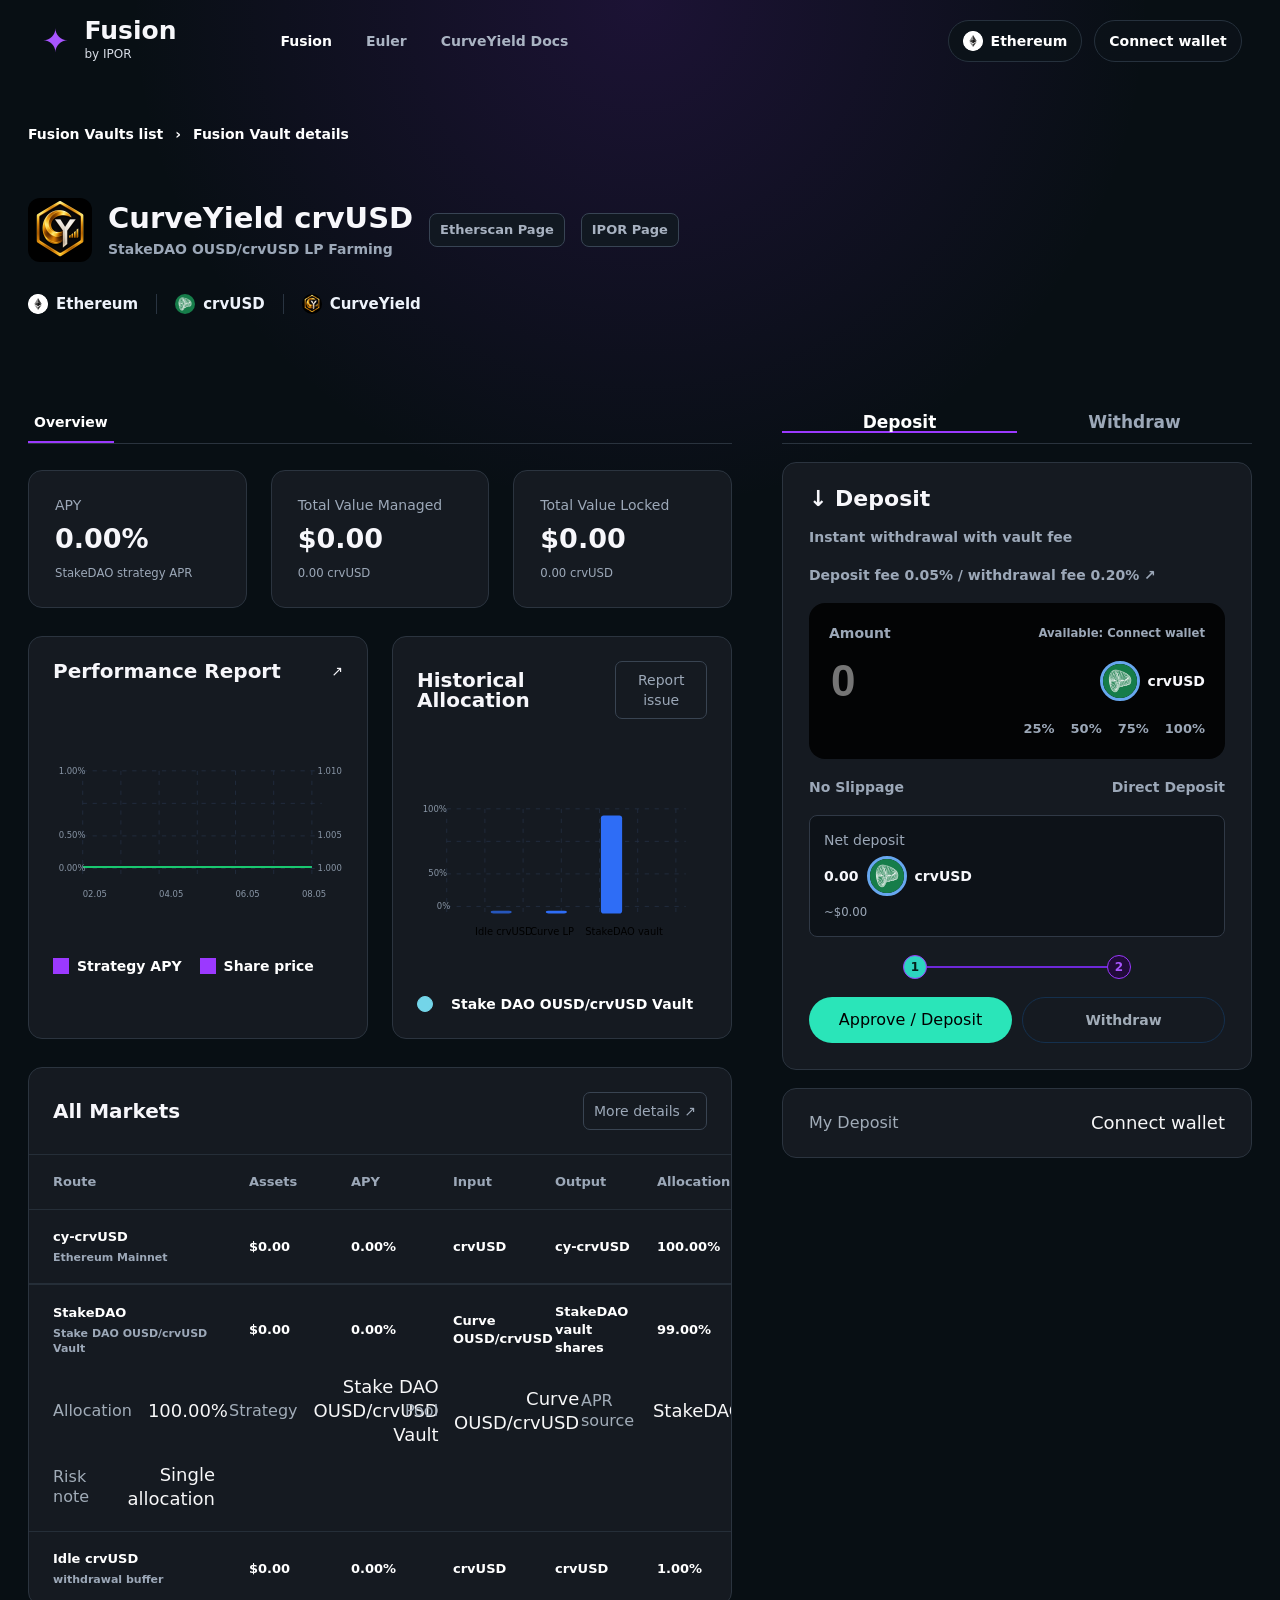
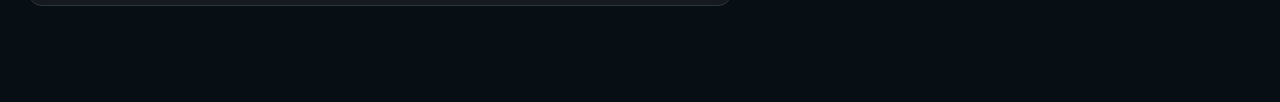
==== commit 7c770bcf: "Make IPOR vault the default dapp route" ====
--- a/index.html
+++ b/index.html
@@ -4,11 +4,11 @@
     <meta charset="UTF-8" />
     <meta name="viewport" content="width=device-width, initial-scale=1.0" />
     <meta name="theme-color" content="#08131f" />
-    <title>Euler Dapp UI</title>
-    <link rel="stylesheet" href="./src/styles.css?v=2026-05-09-live-value-audit-fix" />
+    <title>CurveYield crvUSD IPOR Vault</title>
+    <link rel="stylesheet" href="./src/styles.css?v=2026-05-18-ipor-ethereum-vault-root-fix" />
   </head>
   <body>
     <div id="root"></div>
-    <script type="module" src="./src/main.js?v=2026-05-09-live-value-audit-fix"></script>
+    <script type="module" src="./src/main.js?v=2026-05-18-ipor-ethereum-vault-root-fix"></script>
   </body>
 </html>
--- a/src/styles.css
+++ b/src/styles.css
@@ -891,8 +891,18 @@
 
   .ipor-topbar nav,
   .ipor-wallet-row,
+  .ipor-title-row,
   .ipor-badges {
     flex-wrap: wrap;
+  }
+
+  .ipor-title-row > div {
+    min-width: 0;
+    flex: 1 1 180px;
+  }
+
+  .ipor-page-button {
+    flex: 0 0 auto;
   }
 
   .ipor-container {
@@ -1427,6 +1437,11 @@
   font-weight: 700;
 }
 
+.tabs button.disabled-action-tab {
+  cursor: not-allowed;
+  opacity: 0.45;
+}
+
 .tabs .asset-icon {
   width: 28px;
   height: 28px;
@@ -1818,7 +1833,7 @@
 
 .portfolio-tabs {
   display: grid;
-  grid-template-columns: repeat(3, minmax(0, 1fr));
+  grid-template-columns: repeat(2, minmax(0, 1fr));
   margin: 0 0 18px;
   border: 1px solid var(--border-default);
   border-radius: 12px;
@@ -2392,6 +2407,10 @@
   display: grid;
   grid-template-columns: 1fr 1fr;
   gap: 10px;
+}
+
+.single-action-row {
+  grid-template-columns: 1fr;
 }
 
 .debt-tx-row {
@@ -2802,30 +2821,31 @@
   margin-bottom: 22px;
 }
 
-.explore-filter-group {
+.explore-search {
   display: flex;
-  flex-wrap: wrap;
-  gap: 8px;
-  padding: 4px;
+  align-items: center;
+  flex: 1 1 420px;
+  gap: 10px;
+  min-height: 44px;
+  padding: 0 16px;
   border: 1px solid var(--border-default);
   border-radius: 999px;
   background: #071625;
-}
-
-.explore-filter-group button {
-  min-height: 44px;
-  padding: 0 18px;
-  border-radius: 999px;
+  color: var(--text-muted);
+}
+
+.explore-search input {
+  width: 100%;
+  min-width: 0;
+  border: 0;
+  outline: 0;
   background: transparent;
   color: var(--text-primary);
-  font-size: 16px;
-  font-weight: 700;
-}
-
-.explore-filter-group button.active,
-.explore-filter-group button:hover {
-  background: var(--bg-card);
-  color: var(--accent-500);
+  font: inherit;
+}
+
+.explore-search input::placeholder {
+  color: var(--text-muted);
 }
 
 .explore-list {
@@ -3328,18 +3348,25 @@
 
   .tabs {
     display: grid;
-    grid-auto-flow: column;
-    grid-auto-columns: minmax(0, 1fr);
+    grid-template-columns: repeat(3, minmax(0, 1fr));
+    width: 100%;
+    max-width: 100%;
     min-height: 42px;
+  }
+
+  .action-panel .tabs {
+    grid-template-columns: repeat(2, minmax(0, 1fr));
   }
 
   .tabs button,
   .tabs a {
+    min-width: 0;
     min-height: 42px;
-    padding: 6px 8px;
+    padding: 6px 4px;
     font-size: 13px;
     line-height: 16px;
-    white-space: nowrap;
+    white-space: normal;
+    overflow: hidden;
   }
 
   .tabs .asset-icon {
@@ -3351,23 +3378,6 @@
   .explore-toolbar {
     gap: 10px;
     margin-bottom: 16px;
-  }
-
-  .explore-filter-group {
-    width: 100%;
-    display: grid;
-    grid-auto-flow: column;
-    grid-auto-columns: minmax(0, 1fr);
-    gap: 4px;
-    border-radius: 18px;
-  }
-
-  .explore-filter-group button {
-    min-height: 34px;
-    padding: 0 8px;
-    font-size: 11px;
-    line-height: 14px;
-    white-space: nowrap;
   }
 
   .explore-row {
@@ -3472,4 +3482,40 @@
     width: 18px;
     height: 18px;
   }
-}
+
+  .portfolio-hero {
+    align-items: flex-start;
+    gap: 14px;
+  }
+
+  .portfolio-hero h1,
+  .position-detail-title h1,
+  .position-section-title {
+    font-size: 28px;
+    line-height: 34px;
+  }
+
+  .portfolio-summary-grid,
+  .position-detail-summary {
+    grid-template-columns: 1fr;
+  }
+
+  .portfolio-summary-card {
+    padding: 18px;
+  }
+
+  .portfolio-summary-card h2,
+  .position-asset-panel h2 {
+    font-size: 20px;
+    line-height: 24px;
+  }
+
+  .portfolio-summary-lines div {
+    gap: 12px;
+  }
+
+  .portfolio-tabs button {
+    min-height: 48px;
+    font-size: 14px;
+  }
+}
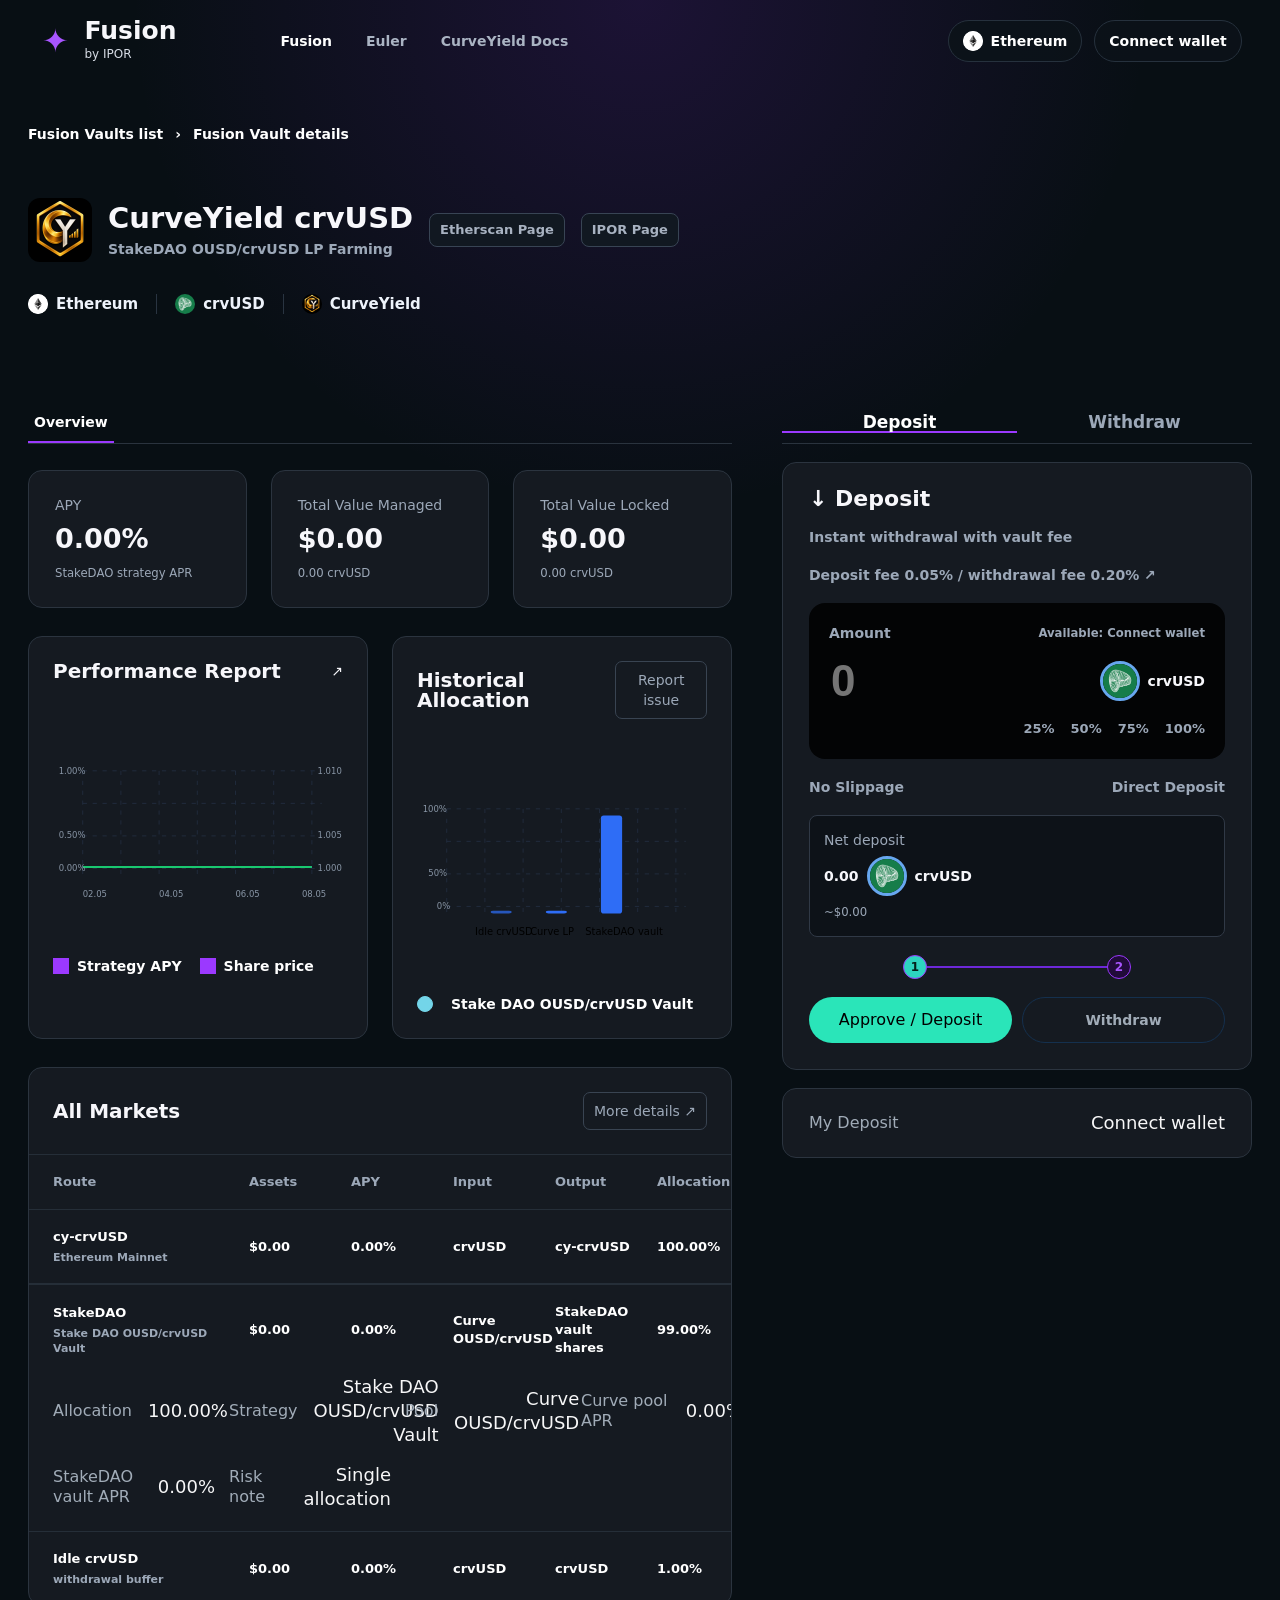
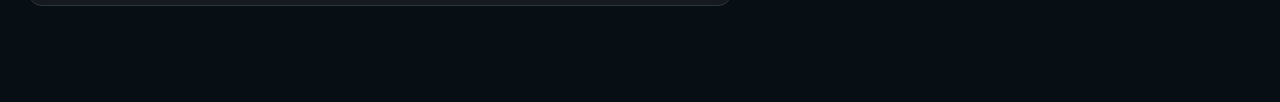
==== commit 1ab0d465: "Show live IPOR route yields" ====
--- a/index.html
+++ b/index.html
@@ -5,10 +5,10 @@
     <meta name="viewport" content="width=device-width, initial-scale=1.0" />
     <meta name="theme-color" content="#08131f" />
     <title>CurveYield crvUSD IPOR Vault</title>
-    <link rel="stylesheet" href="./src/styles.css?v=2026-05-18-ipor-ethereum-vault-root-fix" />
+    <link rel="stylesheet" href="./src/styles.css?v=2026-05-18-ipor-live-apy" />
   </head>
   <body>
     <div id="root"></div>
-    <script type="module" src="./src/main.js?v=2026-05-18-ipor-ethereum-vault-root-fix"></script>
+    <script type="module" src="./src/main.js?v=2026-05-18-ipor-live-apy"></script>
   </body>
 </html>
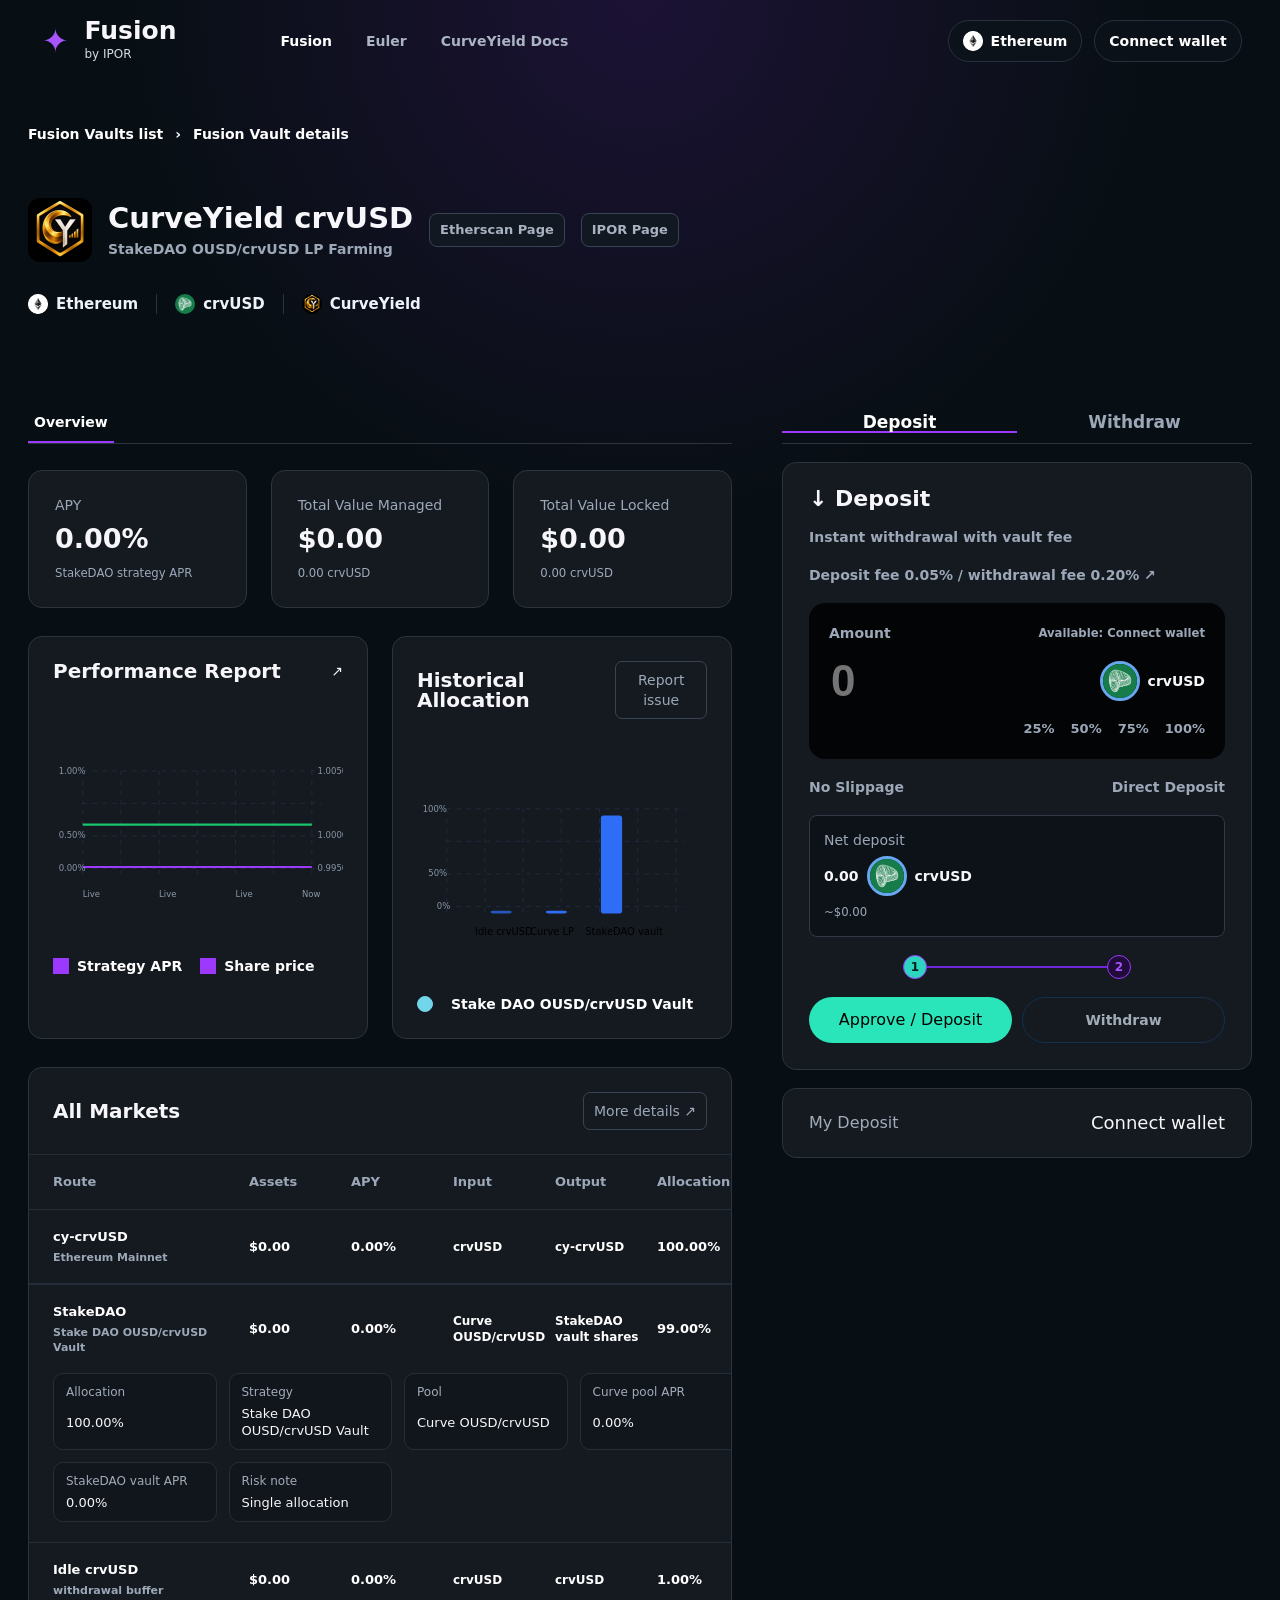
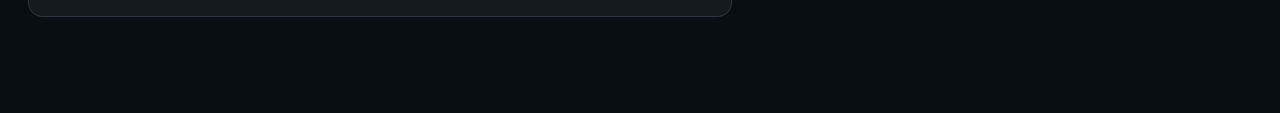
==== commit db3b898b: "Fix IPOR detail layout and performance chart" ====
--- a/index.html
+++ b/index.html
@@ -5,10 +5,10 @@
     <meta name="viewport" content="width=device-width, initial-scale=1.0" />
     <meta name="theme-color" content="#08131f" />
     <title>CurveYield crvUSD IPOR Vault</title>
-    <link rel="stylesheet" href="./src/styles.css?v=2026-05-18-ipor-live-apy" />
+    <link rel="stylesheet" href="./src/styles.css?v=2026-05-18-ipor-chart-layout" />
   </head>
   <body>
     <div id="root"></div>
-    <script type="module" src="./src/main.js?v=2026-05-18-ipor-live-apy"></script>
+    <script type="module" src="./src/main.js?v=2026-05-18-ipor-chart-layout"></script>
   </body>
 </html>
--- a/src/styles.css
+++ b/src/styles.css
@@ -582,6 +582,19 @@
   font-weight: 700;
 }
 
+.ipor-table .row > span {
+  min-width: 0;
+  overflow-wrap: anywhere;
+  word-break: normal;
+}
+
+.ipor-table .row > span:nth-child(4),
+.ipor-table .row > span:nth-child(5) {
+  font-size: 12px;
+  line-height: 16px;
+  overflow-wrap: normal;
+}
+
 .ipor-table .row strong {
   font-size: 14px;
   line-height: 18px;
@@ -607,14 +620,41 @@
 
 .ipor-row-details {
   display: grid;
-  grid-template-columns: repeat(4, minmax(0, 1fr));
-  gap: 14px;
-  padding: 0 24px 18px 24px;
+  grid-template-columns: repeat(auto-fit, minmax(150px, 1fr));
+  gap: 12px;
+  padding: 0 24px 20px 24px;
   color: #9ca8b8;
 }
 
 .ipor-row-details .metric {
-  min-height: 52px;
+  display: grid;
+  align-items: start;
+  justify-content: start;
+  min-height: 0;
+  gap: 5px;
+  padding: 10px 12px;
+  border: 1px solid #252e38;
+  border-radius: 10px;
+  background: rgba(9, 14, 20, 0.34);
+}
+
+.ipor-row-details .metric span,
+.ipor-row-details .metric strong {
+  min-width: 0;
+  max-width: 100%;
+  text-align: left;
+  overflow-wrap: anywhere;
+  word-break: normal;
+}
+
+.ipor-row-details .metric span {
+  font-size: 12px;
+  line-height: 16px;
+}
+
+.ipor-row-details .metric strong {
+  font-size: 13px;
+  line-height: 17px;
 }
 
 .ipor-table .row span:first-child {
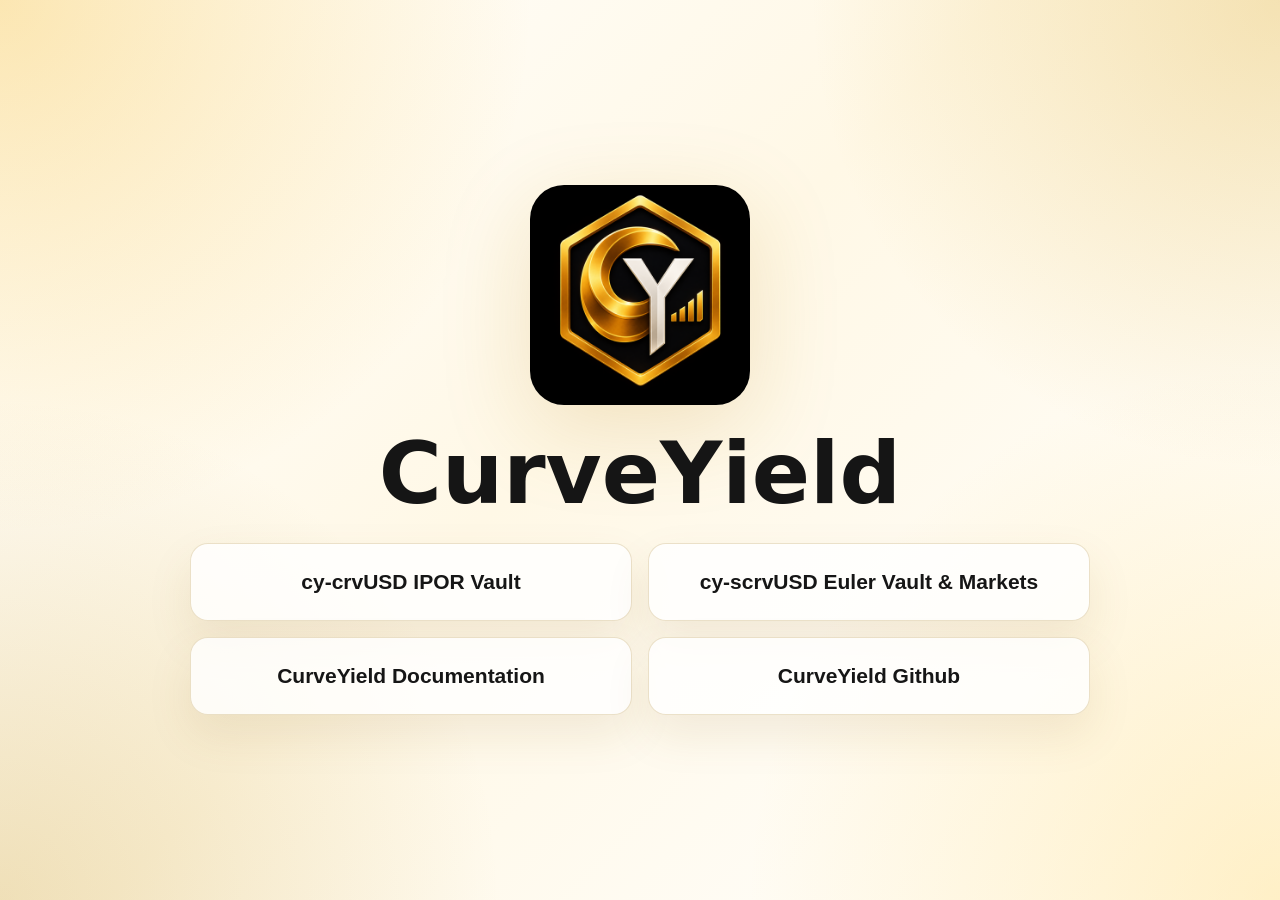
==== commit 7f95dce9: "Restore dApp to last working IPFS version" ====
--- a/index.html
+++ b/index.html
@@ -4,11 +4,11 @@
     <meta charset="UTF-8" />
     <meta name="viewport" content="width=device-width, initial-scale=1.0" />
     <meta name="theme-color" content="#08131f" />
-    <title>CurveYield crvUSD IPOR Vault</title>
-    <link rel="stylesheet" href="./src/styles.css?v=2026-05-18-ipor-chart-layout" />
+    <title>Euler Dapp UI</title>
+    <link rel="stylesheet" href="./src/styles.css?v=2026-05-18-ipor-ethereum-vault" />
   </head>
   <body>
     <div id="root"></div>
-    <script type="module" src="./src/main.js?v=2026-05-18-ipor-chart-layout"></script>
+    <script type="module" src="./src/main.js?v=2026-05-18-ipor-ethereum-vault"></script>
   </body>
 </html>
--- a/src/styles.css
+++ b/src/styles.css
@@ -582,19 +582,6 @@
   font-weight: 700;
 }
 
-.ipor-table .row > span {
-  min-width: 0;
-  overflow-wrap: anywhere;
-  word-break: normal;
-}
-
-.ipor-table .row > span:nth-child(4),
-.ipor-table .row > span:nth-child(5) {
-  font-size: 12px;
-  line-height: 16px;
-  overflow-wrap: normal;
-}
-
 .ipor-table .row strong {
   font-size: 14px;
   line-height: 18px;
@@ -620,41 +607,14 @@
 
 .ipor-row-details {
   display: grid;
-  grid-template-columns: repeat(auto-fit, minmax(150px, 1fr));
-  gap: 12px;
-  padding: 0 24px 20px 24px;
+  grid-template-columns: repeat(4, minmax(0, 1fr));
+  gap: 14px;
+  padding: 0 24px 18px 24px;
   color: #9ca8b8;
 }
 
 .ipor-row-details .metric {
-  display: grid;
-  align-items: start;
-  justify-content: start;
-  min-height: 0;
-  gap: 5px;
-  padding: 10px 12px;
-  border: 1px solid #252e38;
-  border-radius: 10px;
-  background: rgba(9, 14, 20, 0.34);
-}
-
-.ipor-row-details .metric span,
-.ipor-row-details .metric strong {
-  min-width: 0;
-  max-width: 100%;
-  text-align: left;
-  overflow-wrap: anywhere;
-  word-break: normal;
-}
-
-.ipor-row-details .metric span {
-  font-size: 12px;
-  line-height: 16px;
-}
-
-.ipor-row-details .metric strong {
-  font-size: 13px;
-  line-height: 17px;
+  min-height: 52px;
 }
 
 .ipor-table .row span:first-child {
